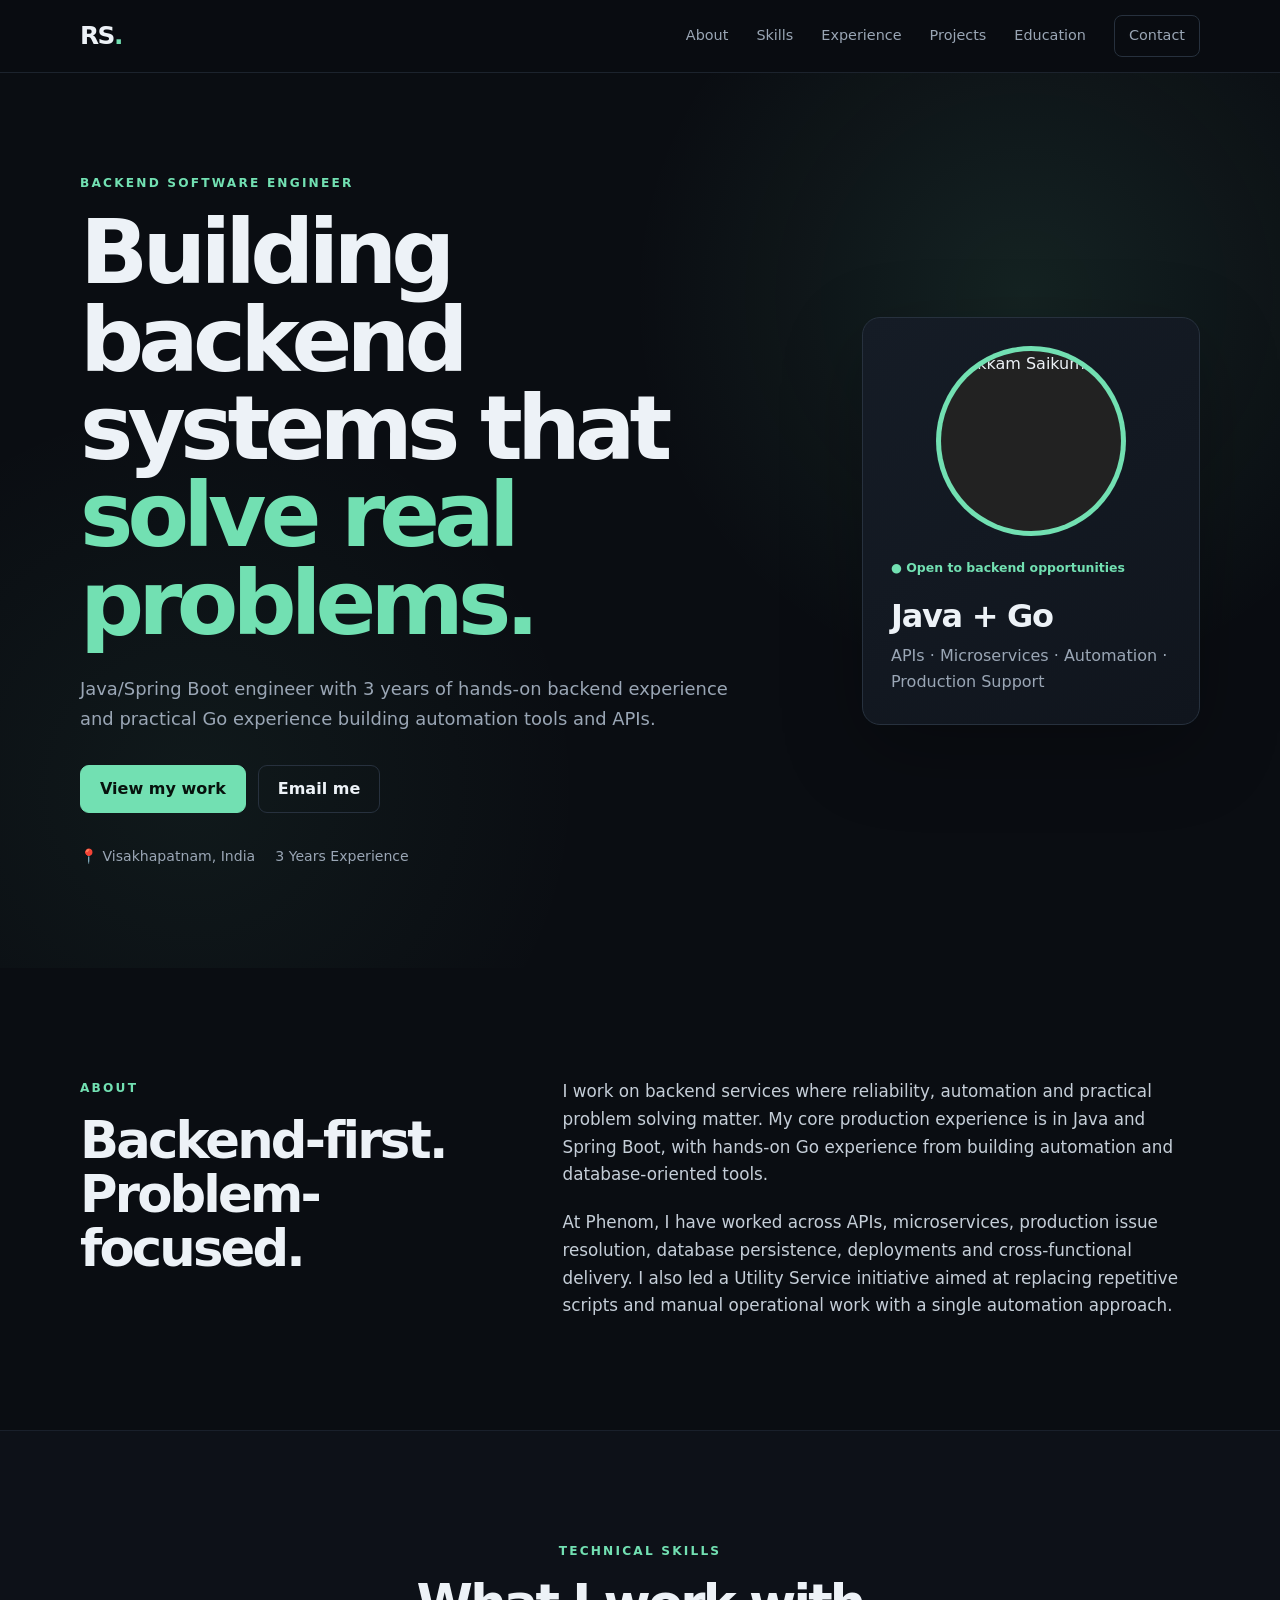
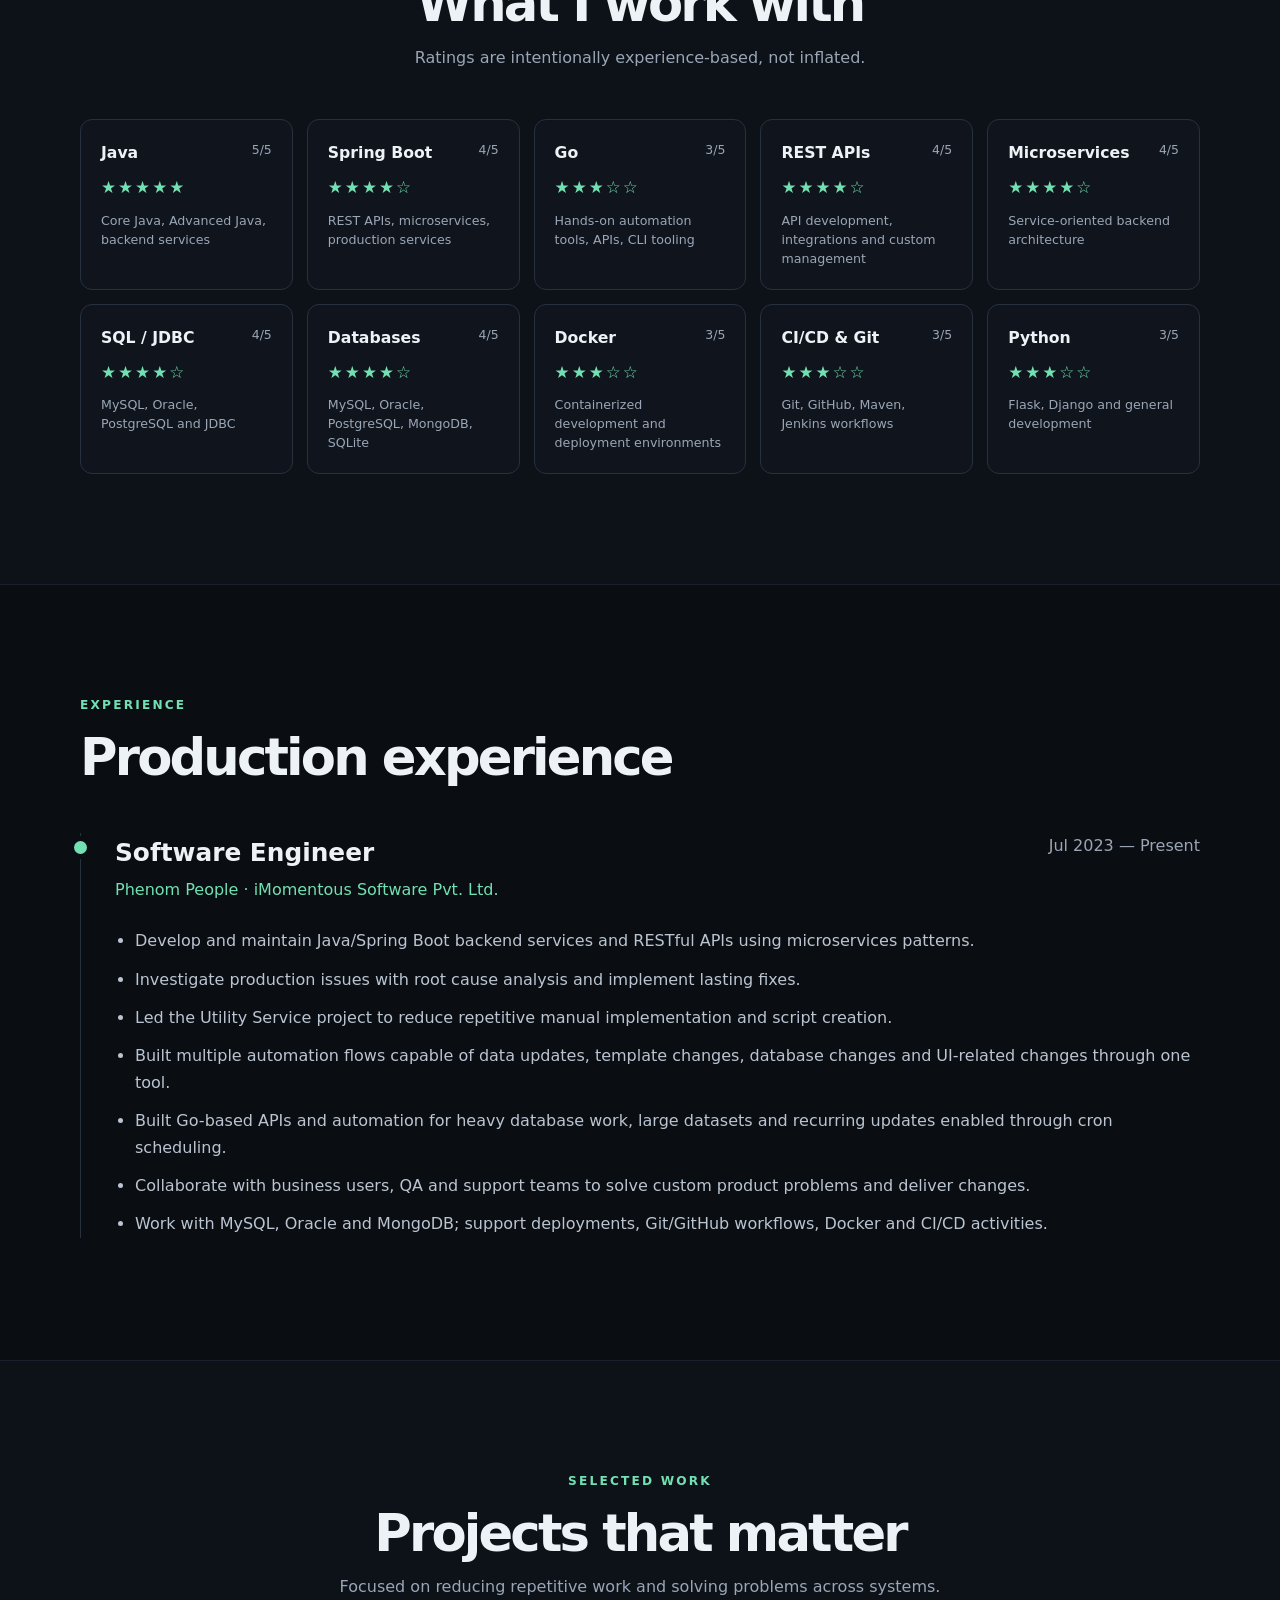
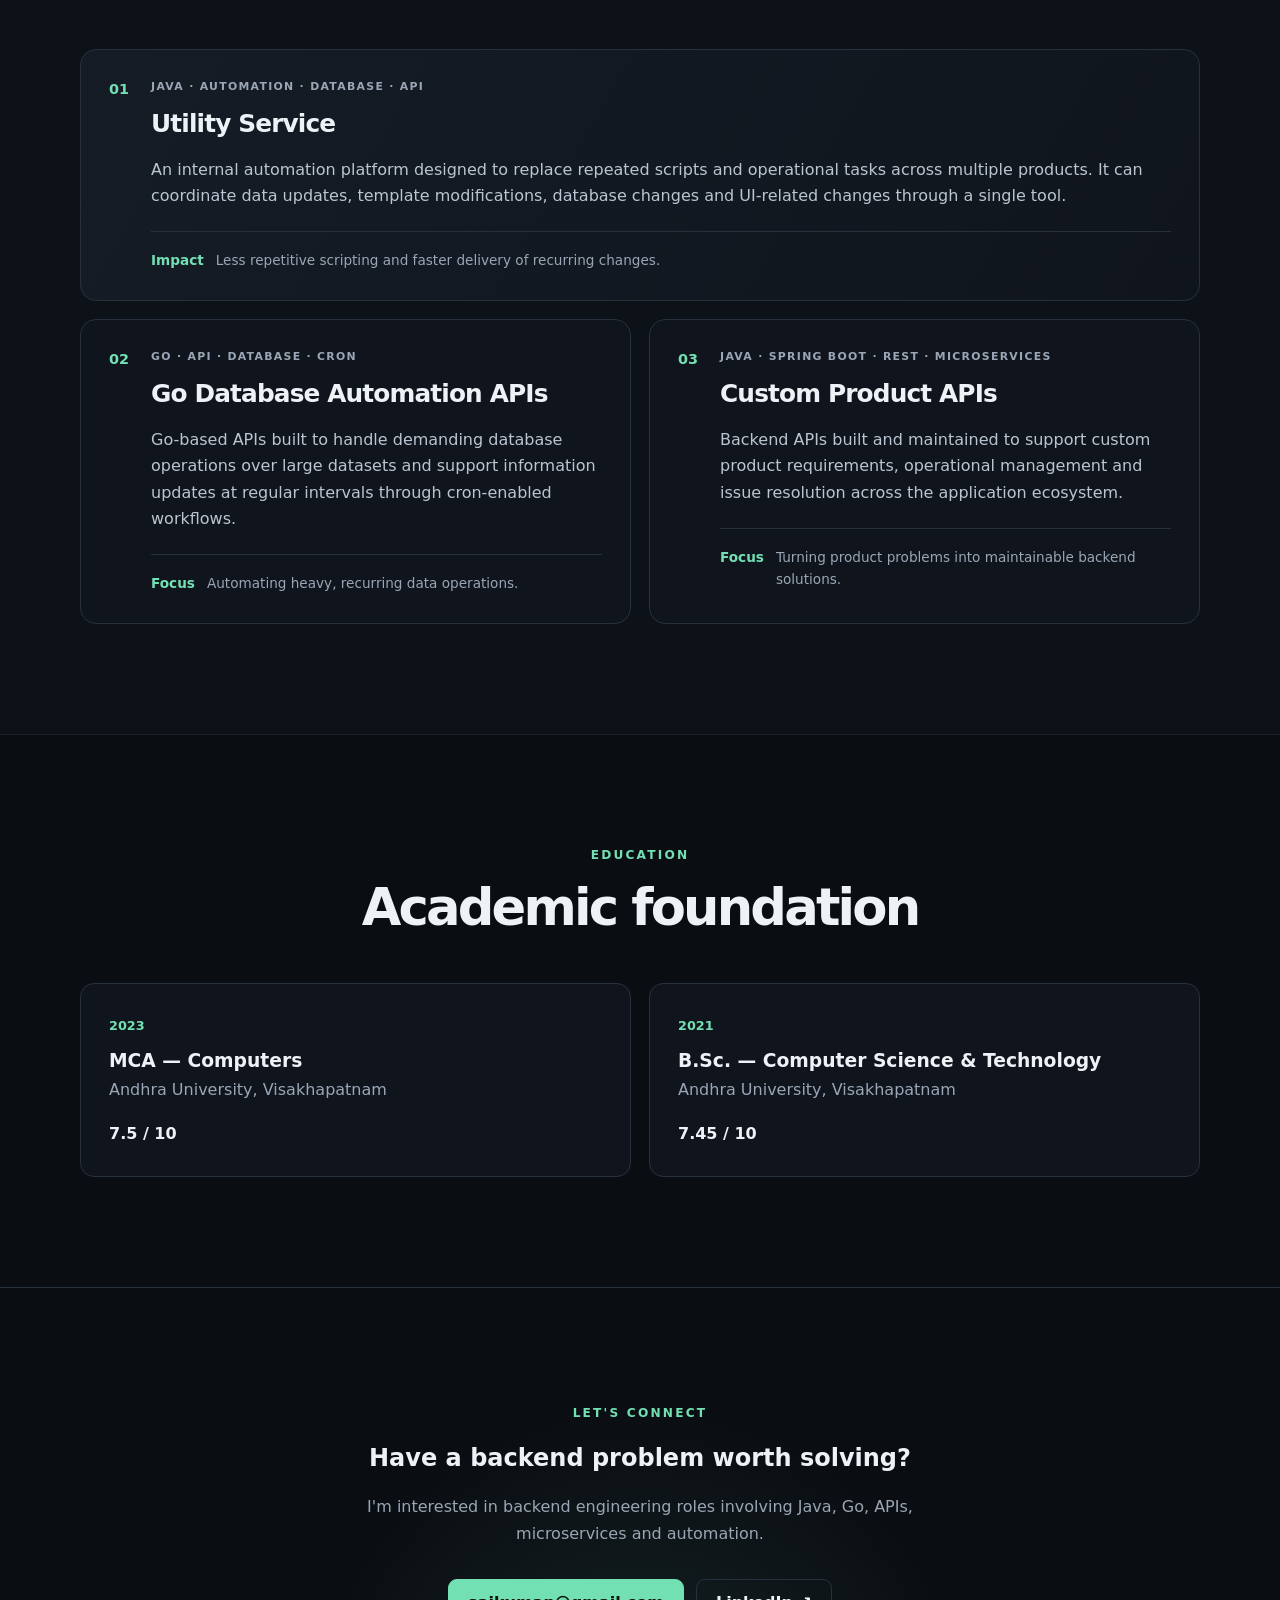
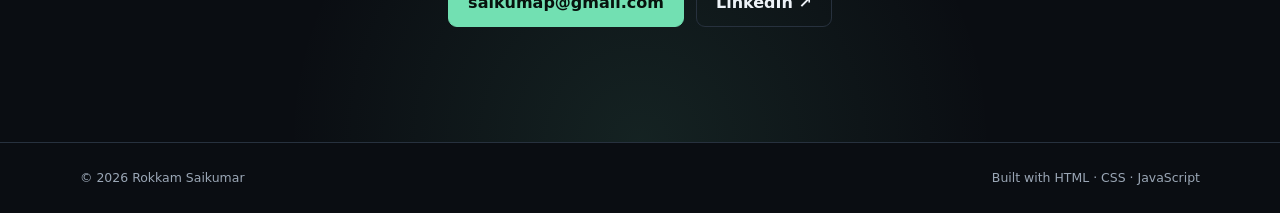
==== portfolio.html @ b2a0f41e "Update portfolio.html" ====
<!DOCTYPE html>
<html lang="en">
<head>
  <meta charset="UTF-8">
  <meta name="viewport" content="width=device-width, initial-scale=1.0">
  <meta name="description" content="Rokkam Saikumar — Backend Software Engineer specializing in Java, Spring Boot, Go, APIs, microservices and automation.">
  <title>Rokkam Saikumar | Backend Software Engineer</title>
  <link rel="stylesheet" href="style.css">
</head>
<body>
  <header class="site-header">
    <nav class="nav container">
      <a class="brand" href="#home">RS<span>.</span></a>
      <button class="menu-toggle" aria-label="Toggle navigation">☰</button>
      <div class="nav-links">
        <a href="#about">About</a>
        <a href="#skills">Skills</a>
        <a href="#experience">Experience</a>
        <a href="#projects">Projects</a>
        <a href="#education">Education</a>
        <a class="nav-cta" href="#contact">Contact</a>
      </div>
    </nav>
  </header>

  <main>
    <section id="home" class="hero">
      <div class="container hero-grid">
        <div class="hero-copy reveal">
          <p class="eyebrow">BACKEND SOFTWARE ENGINEER</p>
          <h1>Building backend systems that <span>solve real problems.</span></h1>
          <p class="hero-text">
            Java/Spring Boot engineer with 3 years of hands-on backend experience and practical Go experience
            building automation tools and APIs.
          </p>
          <div class="hero-actions">
            <a class="button primary" href="#projects">View my work</a>
            <a class="button secondary" href="mailto:saikumap@gmail.com">Email me</a>
          </div>
          <div class="hero-meta">
            <span>📍 Visakhapatnam, India</span>
            <span>3 Years Experience</span>
          </div>
        </div>
        <div class="hero-card reveal">
          <div class="photo-wrap">
            <img src="profile-photo.jpg" alt="Rokkam Saikumar">
          </div>
          <div class="availability">● Open to backend opportunities</div>
          <h2>Java + Go</h2>
          <p>APIs · Microservices · Automation · Production Support</p>
        </div>
      </div>
    </section>

    <section id="about" class="section">
      <div class="container two-col">
        <div class="section-heading reveal">
          <p class="eyebrow">ABOUT</p>
          <h2>Backend-first. Problem-focused.</h2>
        </div>
        <div class="about-copy reveal">
          <p>
            I work on backend services where reliability, automation and practical problem solving matter.
            My core production experience is in Java and Spring Boot, with hands-on Go experience from building
            automation and database-oriented tools.
          </p>
          <p>
            At Phenom, I have worked across APIs, microservices, production issue resolution, database persistence,
            deployments and cross-functional delivery. I also led a Utility Service initiative aimed at replacing
            repetitive scripts and manual operational work with a single automation approach.
          </p>
        </div>
      </div>
    </section>

    <section id="skills" class="section section-alt">
      <div class="container">
        <div class="section-heading center reveal">
          <p class="eyebrow">TECHNICAL SKILLS</p>
          <h2>What I work with</h2>
          <p>Ratings are intentionally experience-based, not inflated.</p>
        </div>
        <div class="skills-grid">
          <article class="skill-card reveal">
            <div class="skill-top"><h3>Java</h3><span>5/5</span></div>
            <div class="stars" data-rating="5" aria-label="5 out of 5 stars">★★★★★</div>
            <p>Core Java, Advanced Java, backend services</p>
          </article>
          <article class="skill-card reveal">
            <div class="skill-top"><h3>Spring Boot</h3><span>4/5</span></div>
            <div class="stars" data-rating="4" aria-label="4 out of 5 stars">★★★★☆</div>
            <p>REST APIs, microservices, production services</p>
          </article>
          <article class="skill-card reveal">
            <div class="skill-top"><h3>Go</h3><span>3/5</span></div>
            <div class="stars" data-rating="3" aria-label="3 out of 5 stars">★★★☆☆</div>
            <p>Hands-on automation tools, APIs, CLI tooling</p>
          </article>
          <article class="skill-card reveal">
            <div class="skill-top"><h3>REST APIs</h3><span>4/5</span></div>
            <div class="stars" data-rating="4" aria-label="4 out of 5 stars">★★★★☆</div>
            <p>API development, integrations and custom management</p>
          </article>
          <article class="skill-card reveal">
            <div class="skill-top"><h3>Microservices</h3><span>4/5</span></div>
            <div class="stars" data-rating="4" aria-label="4 out of 5 stars">★★★★☆</div>
            <p>Service-oriented backend architecture</p>
          </article>
          <article class="skill-card reveal">
            <div class="skill-top"><h3>SQL / JDBC</h3><span>4/5</span></div>
            <div class="stars" data-rating="4" aria-label="4 out of 5 stars">★★★★☆</div>
            <p>MySQL, Oracle, PostgreSQL and JDBC</p>
          </article>
          <article class="skill-card reveal">
            <div class="skill-top"><h3>Databases</h3><span>4/5</span></div>
            <div class="stars" data-rating="4" aria-label="4 out of 5 stars">★★★★☆</div>
            <p>MySQL, Oracle, PostgreSQL, MongoDB, SQLite</p>
          </article>
          <article class="skill-card reveal">
            <div class="skill-top"><h3>Docker</h3><span>3/5</span></div>
            <div class="stars" data-rating="3" aria-label="3 out of 5 stars">★★★☆☆</div>
            <p>Containerized development and deployment environments</p>
          </article>
          <article class="skill-card reveal">
            <div class="skill-top"><h3>CI/CD & Git</h3><span>3/5</span></div>
            <div class="stars" data-rating="3" aria-label="3 out of 5 stars">★★★☆☆</div>
            <p>Git, GitHub, Maven, Jenkins workflows</p>
          </article>
          <article class="skill-card reveal">
            <div class="skill-top"><h3>Python</h3><span>3/5</span></div>
            <div class="stars" data-rating="3" aria-label="3 out of 5 stars">★★★☆☆</div>
            <p>Flask, Django and general development</p>
          </article>
        </div>
      </div>
    </section>

    <section id="experience" class="section">
      <div class="container">
        <div class="section-heading reveal">
          <p class="eyebrow">EXPERIENCE</p>
          <h2>Production experience</h2>
        </div>
        <div class="timeline">
          <article class="timeline-item reveal">
            <div class="timeline-marker"></div>
            <div class="timeline-content">
              <div class="role-line">
                <div>
                  <h3>Software Engineer</h3>
                  <p class="company">Phenom People · iMomentous Software Pvt. Ltd.</p>
                </div>
                <span>Jul 2023 — Present</span>
              </div>
              <ul>
                <li>Develop and maintain Java/Spring Boot backend services and RESTful APIs using microservices patterns.</li>
                <li>Investigate production issues with root cause analysis and implement lasting fixes.</li>
                <li>Led the Utility Service project to reduce repetitive manual implementation and script creation.</li>
                <li>Built multiple automation flows capable of data updates, template changes, database changes and UI-related changes through one tool.</li>
                <li>Built Go-based APIs and automation for heavy database work, large datasets and recurring updates enabled through cron scheduling.</li>
                <li>Collaborate with business users, QA and support teams to solve custom product problems and deliver changes.</li>
                <li>Work with MySQL, Oracle and MongoDB; support deployments, Git/GitHub workflows, Docker and CI/CD activities.</li>
              </ul>
            </div>
          </article>
        </div>
      </div>
    </section>

    <section id="projects" class="section section-alt">
      <div class="container">
        <div class="section-heading center reveal">
          <p class="eyebrow">SELECTED WORK</p>
          <h2>Projects that matter</h2>
          <p>Focused on reducing repetitive work and solving problems across systems.</p>
        </div>
        <div class="project-grid">
          <article class="project-card featured reveal">
            <div class="project-number">01</div>
            <div class="project-content">
              <p class="tag">JAVA · AUTOMATION · DATABASE · API</p>
              <h3>Utility Service</h3>
              <p>
                An internal automation platform designed to replace repeated scripts and operational tasks across
                multiple products. It can coordinate data updates, template modifications, database changes and
                UI-related changes through a single tool.
              </p>
              <div class="impact"><strong>Impact</strong><span>Less repetitive scripting and faster delivery of recurring changes.</span></div>
            </div>
          </article>

          <article class="project-card reveal">
            <div class="project-number">02</div>
            <div class="project-content">
              <p class="tag">GO · API · DATABASE · CRON</p>
              <h3>Go Database Automation APIs</h3>
              <p>
                Go-based APIs built to handle demanding database operations over large datasets and support
                information updates at regular intervals through cron-enabled workflows.
              </p>
              <div class="impact"><strong>Focus</strong><span>Automating heavy, recurring data operations.</span></div>
            </div>
          </article>

          <article class="project-card reveal">
            <div class="project-number">03</div>
            <div class="project-content">
              <p class="tag">JAVA · SPRING BOOT · REST · MICROSERVICES</p>
              <h3>Custom Product APIs</h3>
              <p>
                Backend APIs built and maintained to support custom product requirements, operational management
                and issue resolution across the application ecosystem.
              </p>
              <div class="impact"><strong>Focus</strong><span>Turning product problems into maintainable backend solutions.</span></div>
            </div>
          </article>
        </div>
      </div>
    </section>

    <section id="education" class="section">
      <div class="container">
        <div class="section-heading center reveal">
          <p class="eyebrow">EDUCATION</p>
          <h2>Academic foundation</h2>
        </div>
        <div class="education-grid">
          <article class="education-card reveal">
            <span>2023</span>
            <h3>MCA — Computers</h3>
            <p>Andhra University, Visakhapatnam</p>
            <strong>7.5 / 10</strong>
          </article>
          <article class="education-card reveal">
            <span>2021</span>
            <h3>B.Sc. — Computer Science & Technology</h3>
            <p>Andhra University, Visakhapatnam</p>
            <strong>7.45 / 10</strong>
          </article>
        </div>
      </div>
    </section>

    <section id="contact" class="contact-section">
      <div class="container contact-inner reveal">
        <p class="eyebrow">LET'S CONNECT</p>
        <h2>Have a backend problem worth solving?</h2>
        <p>I'm interested in backend engineering roles involving Java, Go, APIs, microservices and automation.</p>
        <div class="contact-actions">
          <a class="button primary" href="mailto:saikumap@gmail.com">saikumap@gmail.com</a>
          <a class="button secondary" href="https://www.linkedin.com/in/rokkamsaikumar" target="_blank" rel="noopener">LinkedIn ↗</a>
        </div>
      </div>
    </section>
  </main>

  <footer>
    <div class="container footer-inner">
      <span>© <span id="year"></span> Rokkam Saikumar</span>
      <span>Built with HTML · CSS · JavaScript</span>
    </div>
  </footer>

  <script src="script.js"></script>
</body>
</html>
---- style.css ----
* {
  box-sizing: border-box;
  margin: 0;
  padding: 0;
}

:root {
  --bg: #0a0d12;
  --surface: #10151d;
  --surface-2: #151c26;
  --text: #edf2f7;
  --muted: #9aa6b5;
  --line: #27313e;
  --accent: #72e0b2;
  --accent-2: #a4f1cf;
  --max: 1120px;
}

html { scroll-behavior: smooth; }

body {
  font-family: Inter, ui-sans-serif, system-ui, -apple-system, BlinkMacSystemFont, "Segoe UI", sans-serif;
  background: var(--bg);
  color: var(--text);
  line-height: 1.65;
}

a { color: inherit; text-decoration: none; }

.container {
  width: min(var(--max), calc(100% - 40px));
  margin-inline: auto;
}

.site-header {
  position: sticky;
  top: 0;
  z-index: 100;
  background: rgba(10, 13, 18, 0.86);
  backdrop-filter: blur(14px);
  border-bottom: 1px solid rgba(39, 49, 62, 0.65);
}

.nav {
  height: 72px;
  display: flex;
  align-items: center;
  justify-content: space-between;
}

.brand {
  font-size: 1.55rem;
  font-weight: 900;
  letter-spacing: -0.06em;
}

.brand span { color: var(--accent); }

.nav-links {
  display: flex;
  align-items: center;
  gap: 28px;
  font-size: 0.9rem;
  color: var(--muted);
}

.nav-links a:hover { color: var(--text); }

.nav-cta {
  border: 1px solid var(--line);
  padding: 8px 14px;
  border-radius: 8px;
}

.menu-toggle {
  display: none;
  border: 0;
  background: transparent;
  color: var(--text);
  font-size: 1.5rem;
}

.hero {
  min-height: calc(100vh - 72px);
  display: grid;
  align-items: center;
  background:
    radial-gradient(circle at 80% 25%, rgba(114, 224, 178, 0.10), transparent 32%),
    radial-gradient(circle at 15% 80%, rgba(114, 224, 178, 0.06), transparent 30%);
}

.hero-grid {
  display: grid;
  grid-template-columns: 1.35fr 0.65fr;
  gap: 80px;
  align-items: center;
  padding-block: 100px;
}

.eyebrow {
  color: var(--accent);
  font-size: 0.76rem;
  font-weight: 800;
  letter-spacing: 0.18em;
  margin-bottom: 16px;
}

.hero h1 {
  max-width: 800px;
  font-size: clamp(3rem, 7vw, 5.8rem);
  line-height: 0.98;
  letter-spacing: -0.065em;
}

.hero h1 span {
  color: var(--accent);
}

.hero-text {
  max-width: 680px;
  margin-top: 26px;
  color: var(--muted);
  font-size: 1.12rem;
}

.hero-actions, .contact-actions {
  display: flex;
  flex-wrap: wrap;
  gap: 12px;
  margin-top: 32px;
}

.button {
  display: inline-flex;
  align-items: center;
  justify-content: center;
  min-height: 48px;
  padding: 0 19px;
  border-radius: 9px;
  font-weight: 750;
  border: 1px solid var(--line);
  transition: transform .2s ease, border-color .2s ease;
}

.button:hover {
  transform: translateY(-2px);
  border-color: var(--accent);
}

.button.primary {
  background: var(--accent);
  color: #07120d;
  border-color: var(--accent);
}

.button.secondary { background: transparent; }

.hero-meta {
  display: flex;
  flex-wrap: wrap;
  gap: 20px;
  margin-top: 32px;
  color: var(--muted);
  font-size: .88rem;
}

.hero-card {
  border: 1px solid var(--line);
  background: linear-gradient(145deg, var(--surface-2), var(--surface));
  padding: 28px;
  border-radius: 18px;
  box-shadow: 0 25px 80px rgba(0,0,0,.25);
}

.photo-wrap {
  width: 190px;
  height: 190px;
  margin: 0 auto 22px;
  border-radius: 50%;
  padding: 5px;
  background: var(--accent);
}

.photo-wrap img {
  width: 100%;
  height: 100%;
  object-fit: cover;
  border-radius: 50%;
  display: block;
  background: #222;
}

.availability {
  color: var(--accent);
  font-size: .78rem;
  font-weight: 700;
  margin-bottom: 12px;
}

.hero-card h2 {
  font-size: 2rem;
  letter-spacing: -.04em;
}

.hero-card p { color: var(--muted); }

.section { padding: 110px 0; }

.section-alt {
  background: #0d1118;
  border-block: 1px solid rgba(39,49,62,.5);
}

.two-col {
  display: grid;
  grid-template-columns: .75fr 1.25fr;
  gap: 100px;
}

.section-heading h2 {
  font-size: clamp(2rem, 4vw, 3.5rem);
  line-height: 1.05;
  letter-spacing: -.055em;
}

.section-heading p:not(.eyebrow) {
  color: var(--muted);
  margin-top: 14px;
}

.center { text-align: center; }
.center > p:not(.eyebrow) { margin-inline: auto; }

.about-copy {
  color: #c5ced8;
  font-size: 1.05rem;
}

.about-copy p + p { margin-top: 20px; }

.skills-grid {
  display: grid;
  grid-template-columns: repeat(5, 1fr);
  gap: 14px;
  margin-top: 48px;
}

.skill-card {
  padding: 20px;
  border: 1px solid var(--line);
  border-radius: 12px;
  background: var(--surface);
}

.skill-top {
  display: flex;
  justify-content: space-between;
  gap: 10px;
}

.skill-top h3 { font-size: .98rem; }
.skill-top span { color: var(--muted); font-size: .78rem; }

.stars {
  margin-top: 8px;
  color: var(--accent);
  letter-spacing: 2px;
  font-size: 1.05rem;
}

.skill-card p {
  margin-top: 10px;
  color: var(--muted);
  font-size: .79rem;
  line-height: 1.5;
}

.timeline {
  margin-top: 48px;
  border-left: 1px solid var(--line);
  padding-left: 34px;
}

.timeline-item { position: relative; }

.timeline-marker {
  position: absolute;
  left: -41px;
  top: 8px;
  width: 13px;
  height: 13px;
  border-radius: 50%;
  background: var(--accent);
  box-shadow: 0 0 0 5px var(--bg);
}

.role-line {
  display: flex;
  justify-content: space-between;
  gap: 30px;
  margin-bottom: 25px;
}

.role-line h3 { font-size: 1.55rem; }
.company { color: var(--accent); margin-top: 3px; }
.role-line > span { color: var(--muted); white-space: nowrap; }

.timeline-content ul {
  padding-left: 20px;
  color: #bac5d1;
}

.timeline-content li { margin-bottom: 12px; }

.project-grid {
  display: grid;
  grid-template-columns: repeat(2, 1fr);
  gap: 18px;
  margin-top: 48px;
}

.project-card {
  border: 1px solid var(--line);
  background: var(--surface);
  border-radius: 16px;
  padding: 28px;
  display: flex;
  gap: 22px;
}

.project-card.featured {
  grid-column: 1 / -1;
  background: linear-gradient(120deg, var(--surface-2), var(--surface));
}

.project-number {
  color: var(--accent);
  font-weight: 900;
  font-size: .9rem;
}

.project-content { flex: 1; }

.tag {
  color: var(--muted);
  font-size: .68rem;
  letter-spacing: .12em;
  font-weight: 800;
}

.project-content h3 {
  margin-top: 8px;
  font-size: 1.55rem;
  letter-spacing: -.035em;
}

.project-content > p:not(.tag) {
  color: #bac5d1;
  margin-top: 12px;
}

.impact {
  display: flex;
  gap: 12px;
  margin-top: 22px;
  padding-top: 17px;
  border-top: 1px solid var(--line);
  font-size: .85rem;
}

.impact strong { color: var(--accent); }
.impact span { color: var(--muted); }

.education-grid {
  display: grid;
  grid-template-columns: repeat(2, 1fr);
  gap: 18px;
  margin-top: 48px;
}

.education-card {
  border: 1px solid var(--line);
  background: var(--surface);
  border-radius: 14px;
  padding: 28px;
}

.education-card span {
  color: var(--accent);
  font-weight: 800;
  font-size: .8rem;
}

.education-card h3 { margin-top: 8px; }
.education-card p { color: var(--muted); }
.education-card strong { display: block; margin-top: 18px; }

.contact-section {
  padding: 115px 0;
  text-align: center;
  border-top: 1px solid var(--line);
  background: radial-gradient(circle at 50% 100%, rgba(114,224,178,.10), transparent 45%);
}

.contact-inner > p:not(.eyebrow) {
  max-width: 650px;
  margin: 16px auto 0;
  color: var(--muted);
}

.contact-actions { justify-content: center; }

footer {
  border-top: 1px solid var(--line);
  color: var(--muted);
  font-size: .78rem;
}

.footer-inner {
  min-height: 70px;
  display: flex;
  justify-content: space-between;
  align-items: center;
  gap: 20px;
}

.reveal {
  opacity: 0;
  transform: translateY(18px);
  transition: opacity .7s ease, transform .7s ease;
}

.reveal.visible {
  opacity: 1;
  transform: translateY(0);
}

@media (max-width: 950px) {
  .hero-grid, .two-col { grid-template-columns: 1fr; gap: 50px; }
  .skills-grid { grid-template-columns: repeat(3, 1fr); }
  .hero-card { max-width: 420px; }
}

@media (max-width: 700px) {
  .container { width: min(var(--max), calc(100% - 28px)); }
  .menu-toggle { display: block; }
  .nav-links {
    display: none;
    position: absolute;
    top: 72px;
    left: 0;
    right: 0;
    padding: 18px;
    flex-direction: column;
    align-items: stretch;
    background: var(--surface);
    border-bottom: 1px solid var(--line);
  }
  .nav-links.open { display: flex; }
  .nav-links a { padding: 8px; }
  .hero-grid { padding-block: 75px; }
  .hero h1 { font-size: clamp(2.8rem, 15vw, 4.2rem); }
  .section { padding: 80px 0; }
  .skills-grid, .project-grid, .education-grid { grid-template-columns: 1fr; }
  .project-card.featured { grid-column: auto; }
  .role-line { flex-direction: column; gap: 5px; }
  .footer-inner { flex-direction: column; justify-content: center; padding: 20px 0; }
}
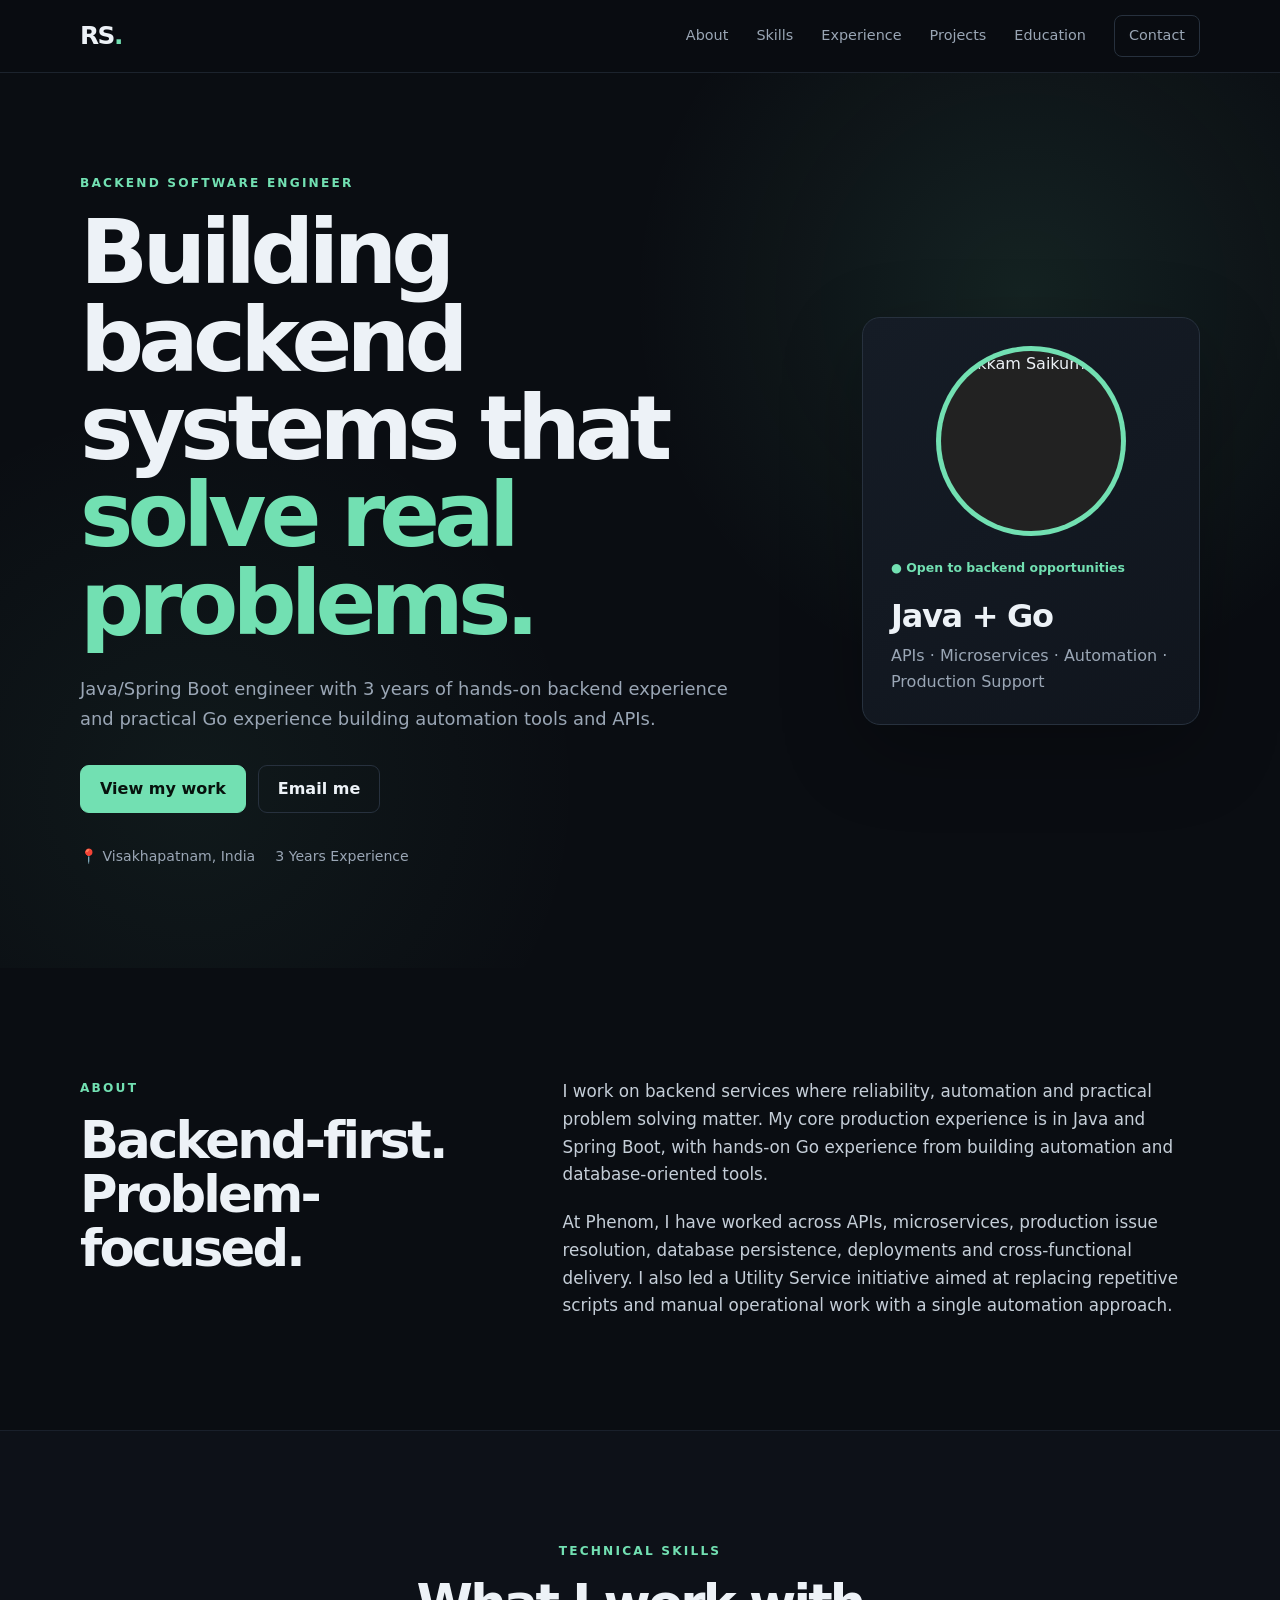
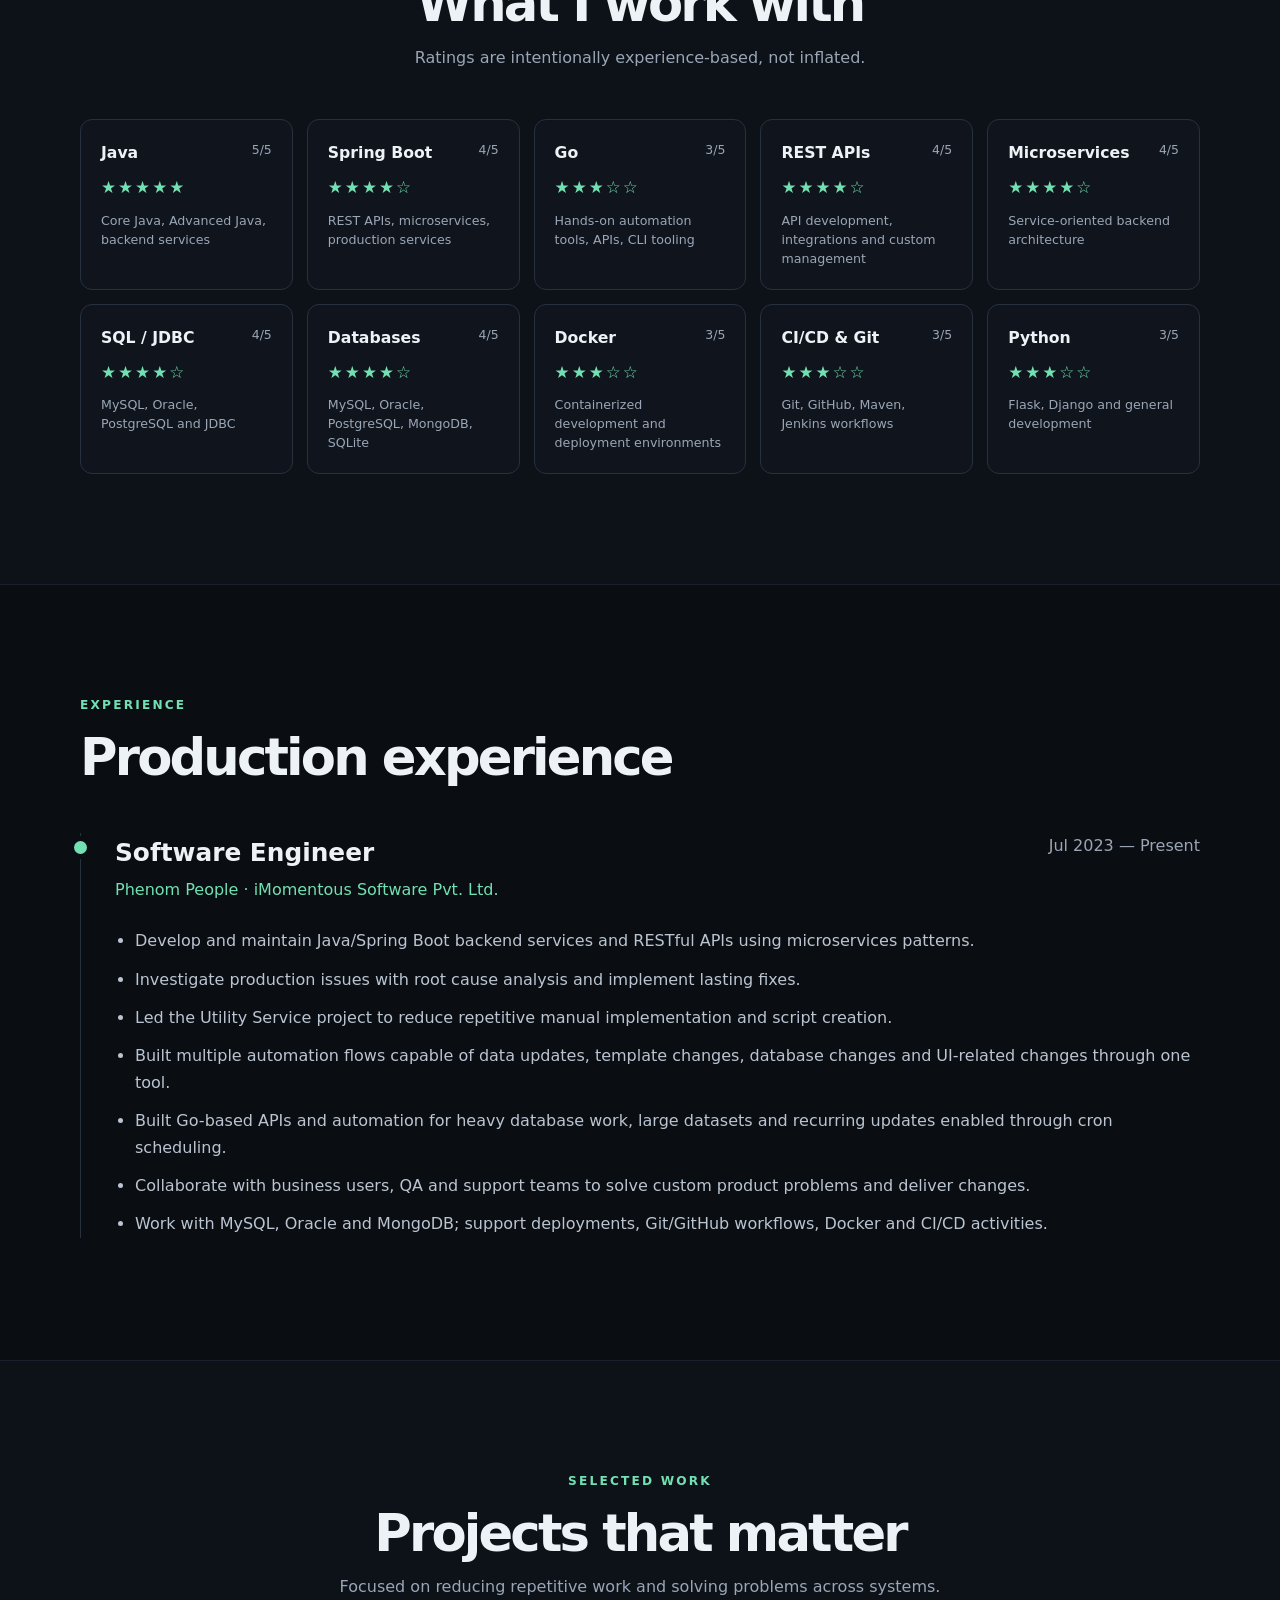
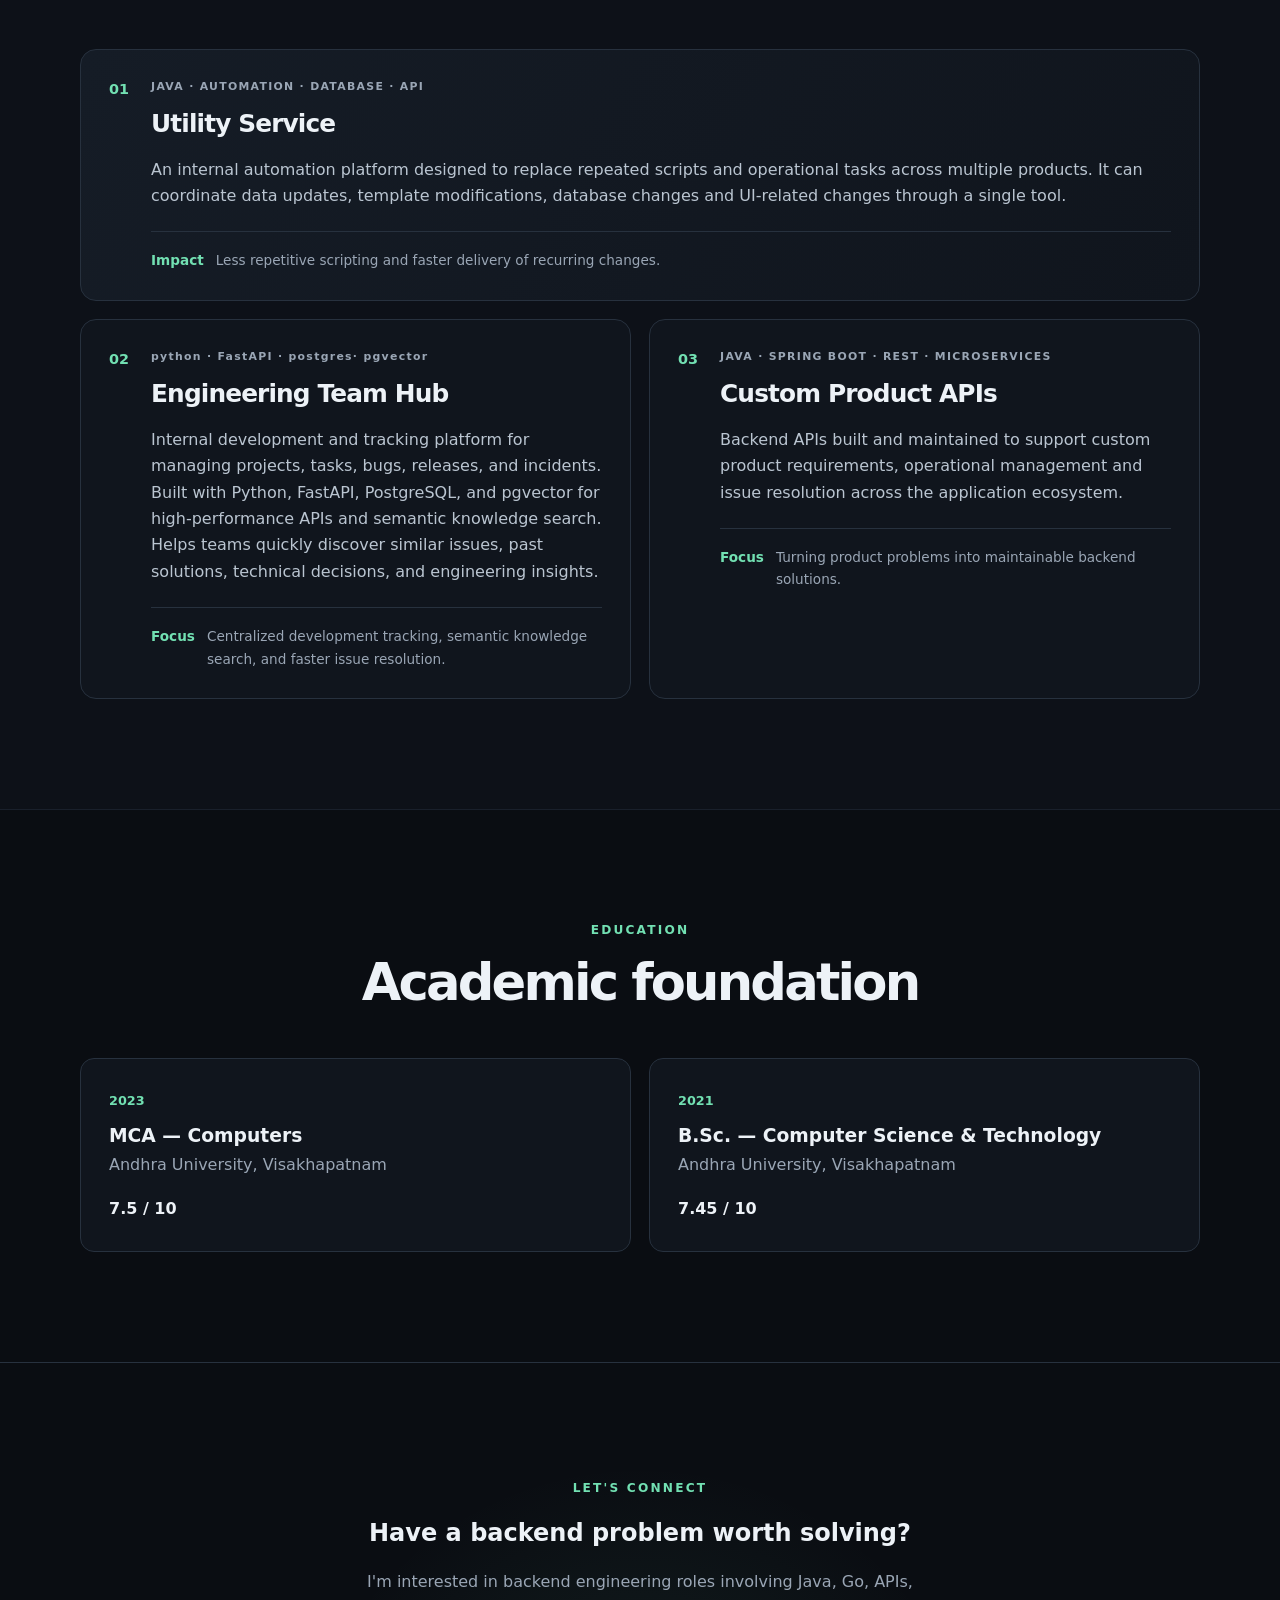
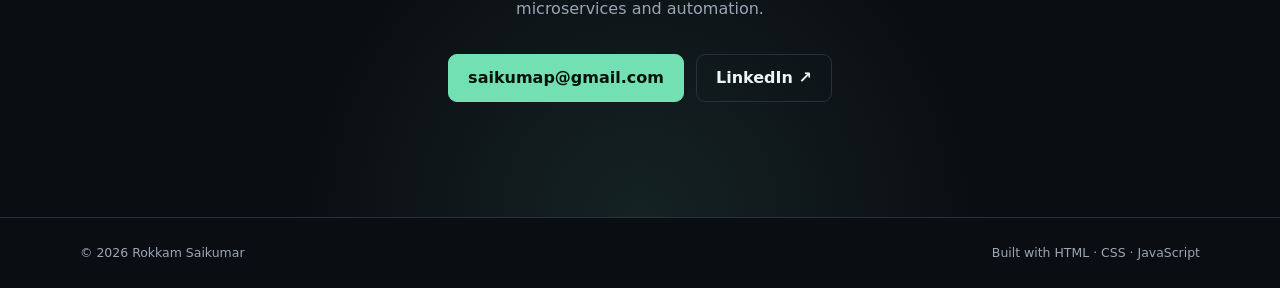
==== commit 14158251: "Update portfolio.html" ====
--- a/portfolio.html
+++ b/portfolio.html
@@ -190,16 +190,22 @@
             </div>
           </article>
 
+          
+          
           <article class="project-card reveal">
             <div class="project-number">02</div>
             <div class="project-content">
-              <p class="tag">GO · API · DATABASE · CRON</p>
-              <h3>Go Database Automation APIs</h3>
+              <p class="tag">python · FastAPI · postgres· pgvector </p>
+              <h3> Engineering Team Hub</h3></h3>
               <p>
-                Go-based APIs built to handle demanding database operations over large datasets and support
-                information updates at regular intervals through cron-enabled workflows.
+                
+Internal development and tracking platform for managing projects, tasks, bugs, releases, and incidents.
+Built with Python, FastAPI, PostgreSQL, and pgvector for high-performance APIs and semantic knowledge search.
+Helps teams quickly discover similar issues, past solutions, technical decisions, and engineering insights.
               </p>
-              <div class="impact"><strong>Focus</strong><span>Automating heavy, recurring data operations.</span></div>
+              <div class="impact"><strong>Focus</strong><span>
+
+Centralized development tracking, semantic knowledge search, and faster issue resolution.</span></div>
             </div>
           </article>
 
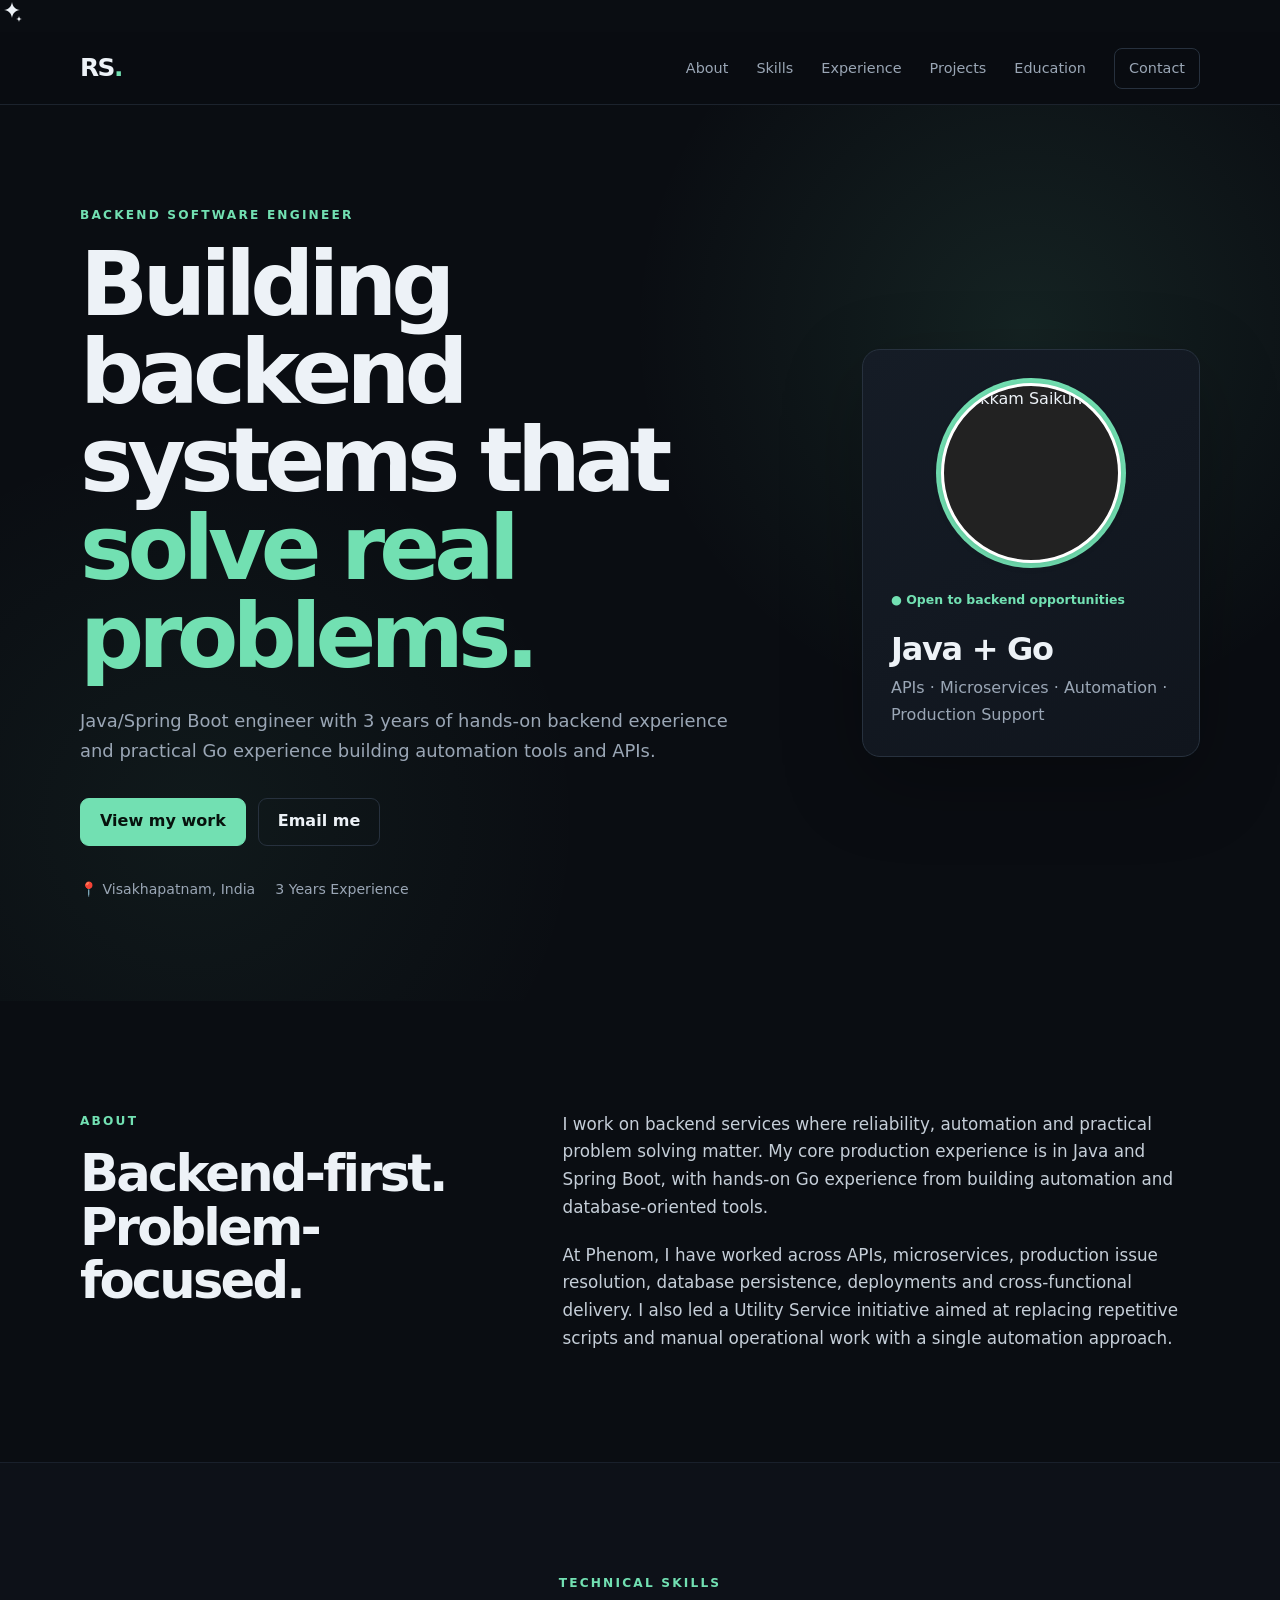
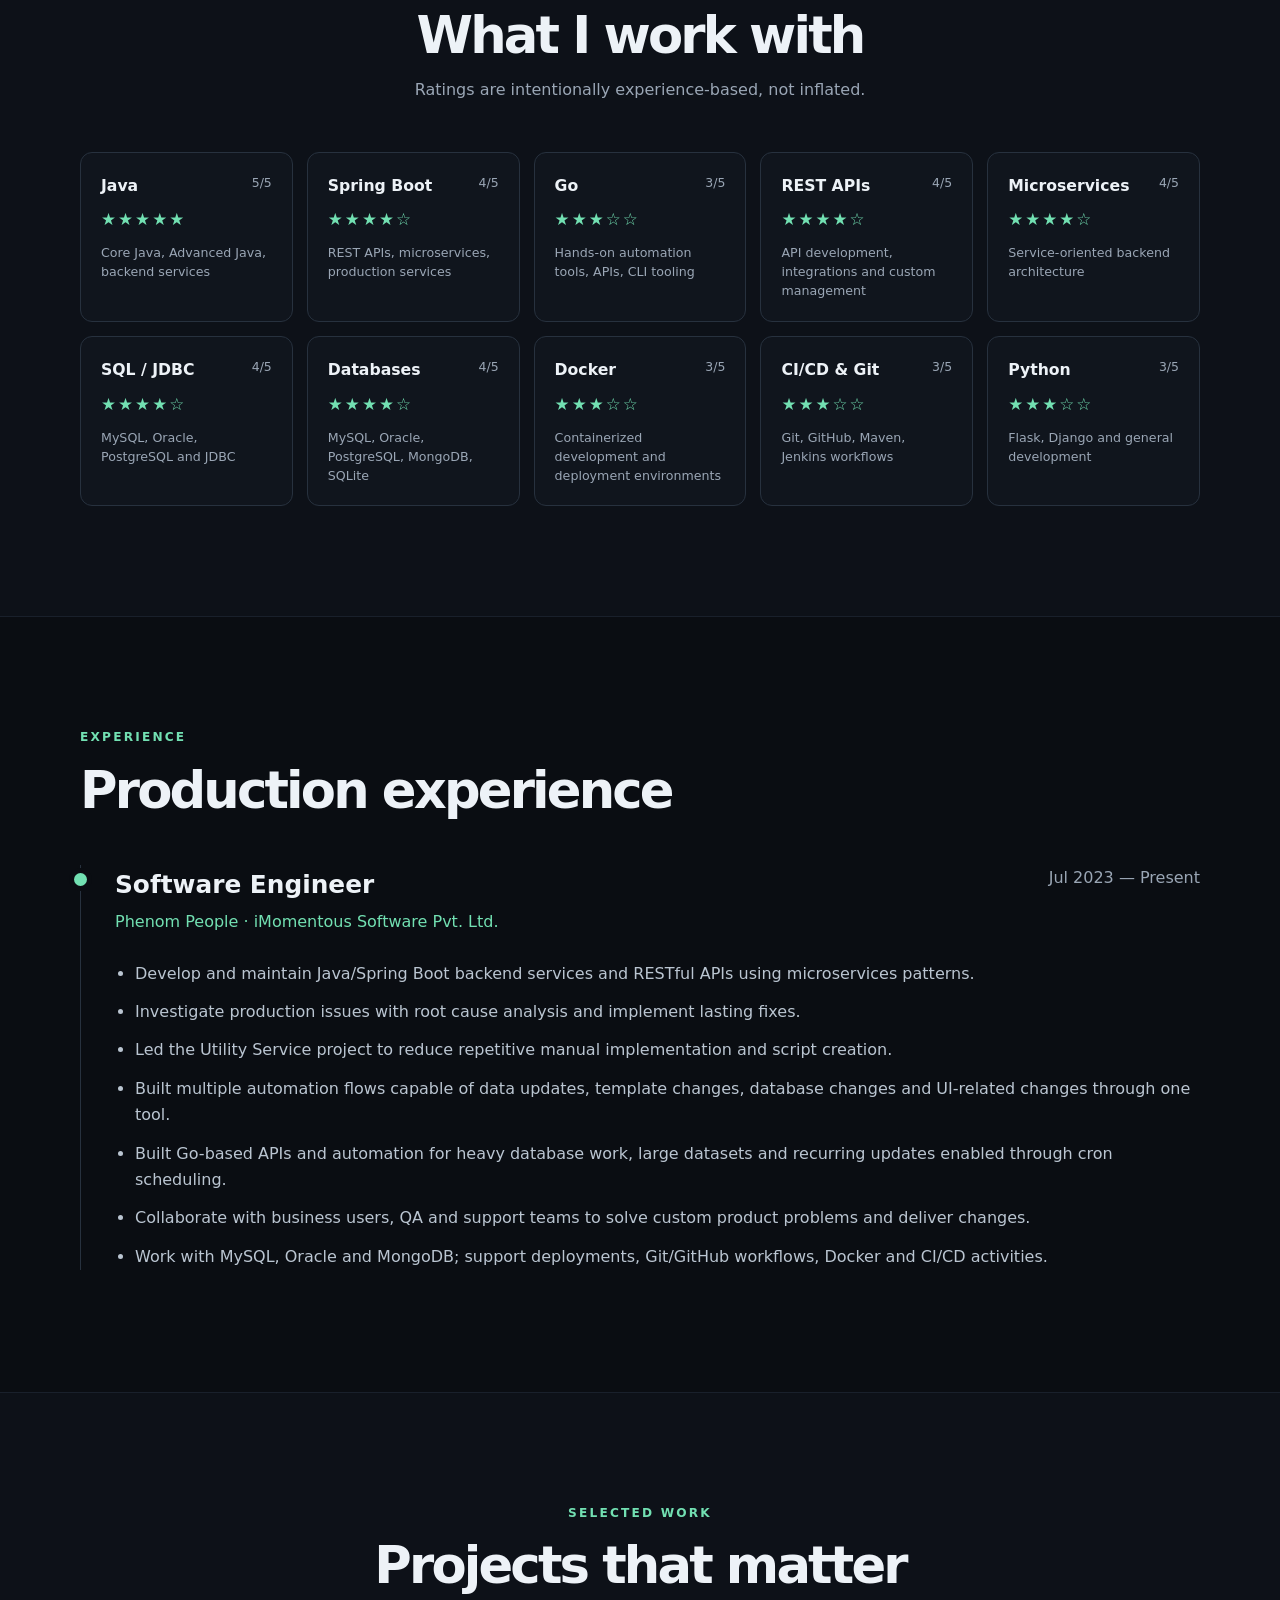
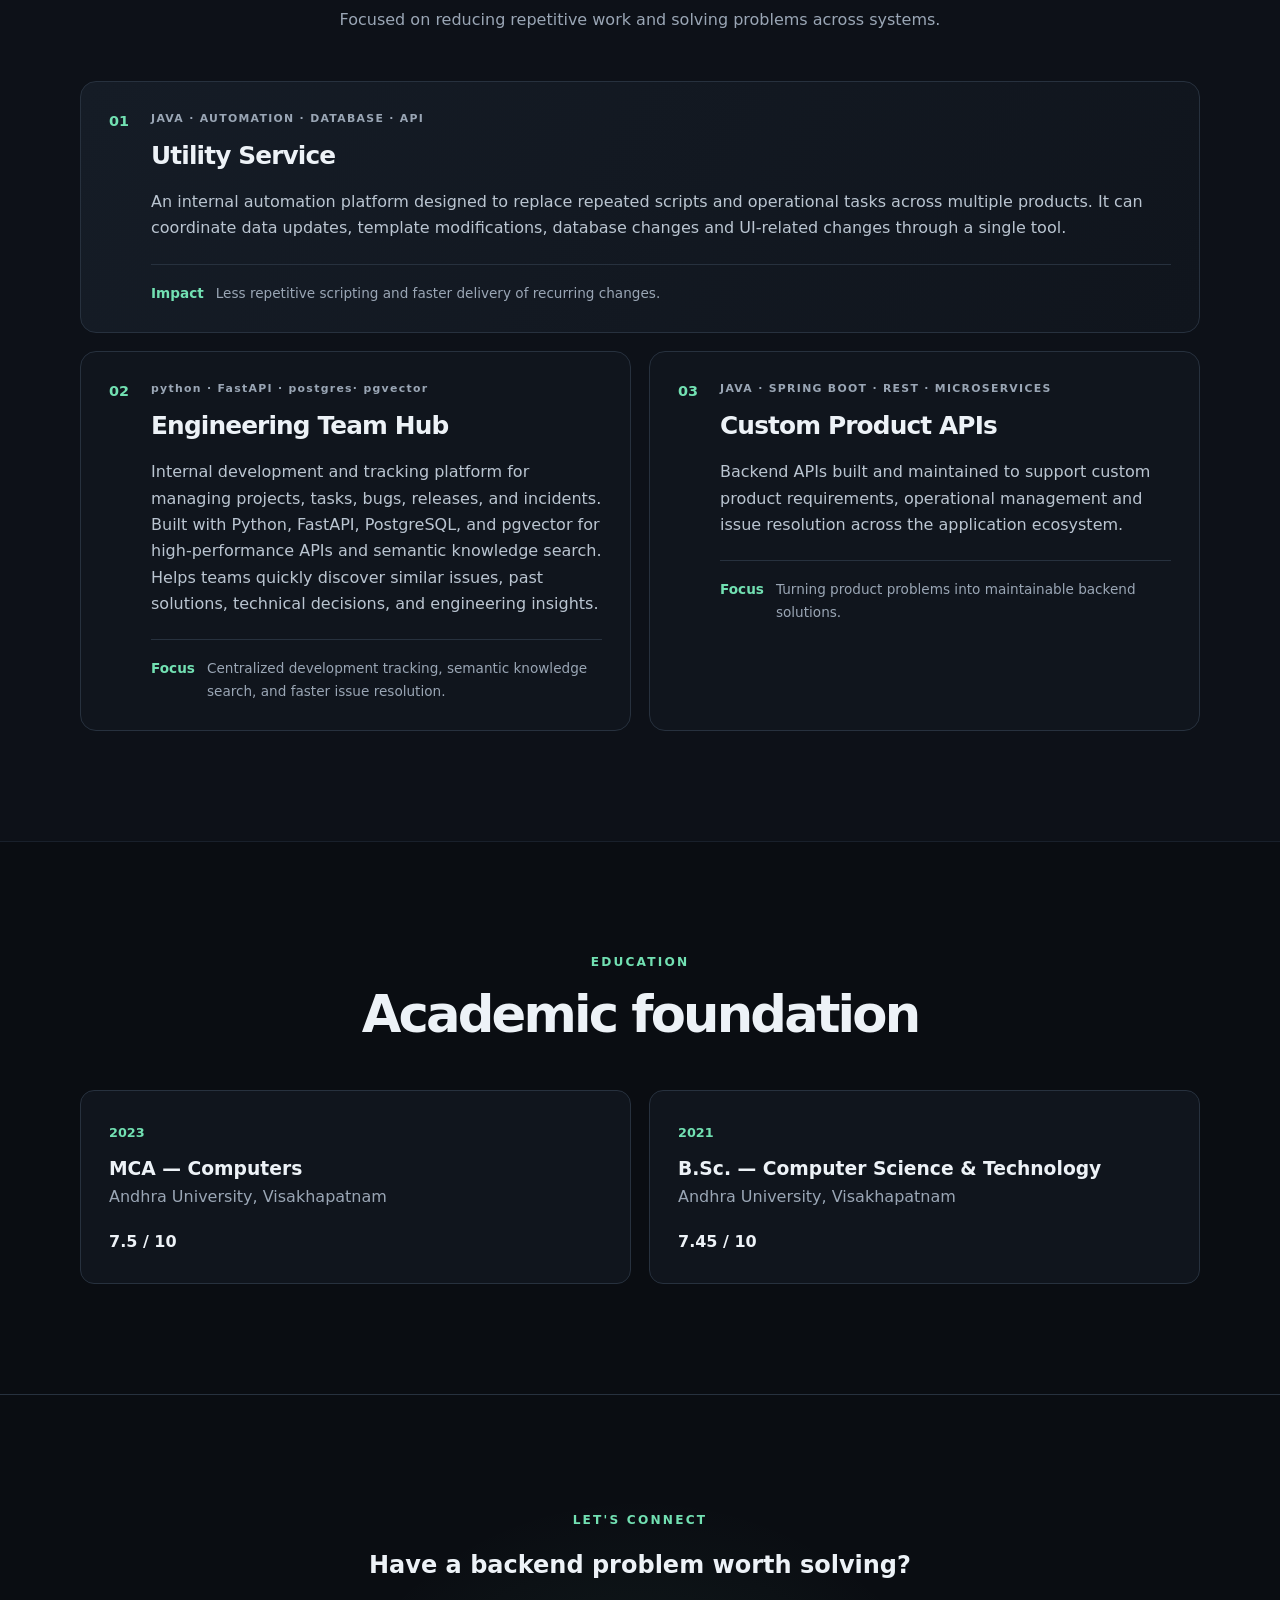
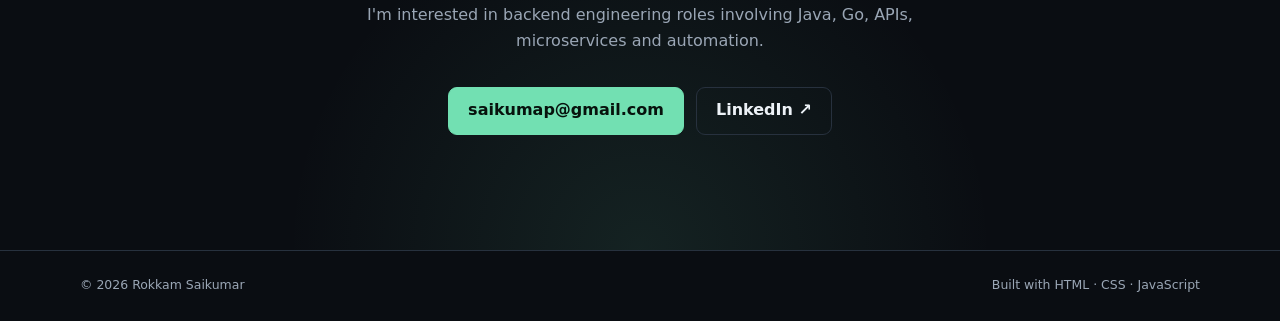
==== commit 4bd274ab: "Update portfolio.html" ====
--- a/portfolio.html
+++ b/portfolio.html
@@ -2,6 +2,18 @@
 <html lang="en">
 <head>
   <meta charset="UTF-8">
+  <svg 
+  xmlns="http://www.w3.org/2000/svg" 
+  viewBox="0 0 24 24" 
+  fill="currentColor" 
+  width="24" 
+  height="24"
+  aria-hidden="true">
+  <!-- Primary Sparkle -->
+  <path d="M12 2C12.5 6.5 15.5 9.5 20 10C15.5 10.5 12.5 13.5 12 18C11.5 13.5 8.5 10.5 4 10C8.5 9.5 11.5 6.5 12 2Z" />
+  <!-- Accent Small Sparkle -->
+  <path d="M19 16C19.3 18 20 18.7 22 19C20 19.3 19.3 20 19 22C18.7 20 18 19.3 16 19C18 18.7 18.7 18 19 16Z" />
+</svg>
   <meta name="viewport" content="width=device-width, initial-scale=1.0">
   <meta name="description" content="Rokkam Saikumar — Backend Software Engineer specializing in Java, Spring Boot, Go, APIs, microservices and automation.">
   <title>Rokkam Saikumar | Backend Software Engineer</title>
@@ -44,7 +56,9 @@
         </div>
         <div class="hero-card reveal">
           <div class="photo-wrap">
-            <img src="profile-photo.jpg" alt="Rokkam Saikumar">
+          <img src="https://media.licdn.com/dms/image/v2/D5603AQFcepo9CxMiMA/profile-displayphoto-shrink_800_800/profile-displayphoto-shrink_800_800/0/1694174781089?e=1790812800&v=beta&t=ZLJ8yDHDYXRU5Zvr1wMoJynrdBC3Pv614ukUfd49c1Q" 
+     alt="Rokkam Saikumar" 
+     class="profile-photo" />
           </div>
           <div class="availability">● Open to backend opportunities</div>
           <h2>Java + Go</h2>
--- a/style.css
+++ b/style.css
@@ -2,6 +2,14 @@
   box-sizing: border-box;
   margin: 0;
   padding: 0;
+}
+.profile-photo {
+  width: 160px;
+  height: 160px;
+  border-radius: 50%;
+  object-fit: cover;
+  border: 3px solid #fff;
+  box-shadow: 0 2px 10px rgba(0,0,0,0.15);
 }
 
 :root {
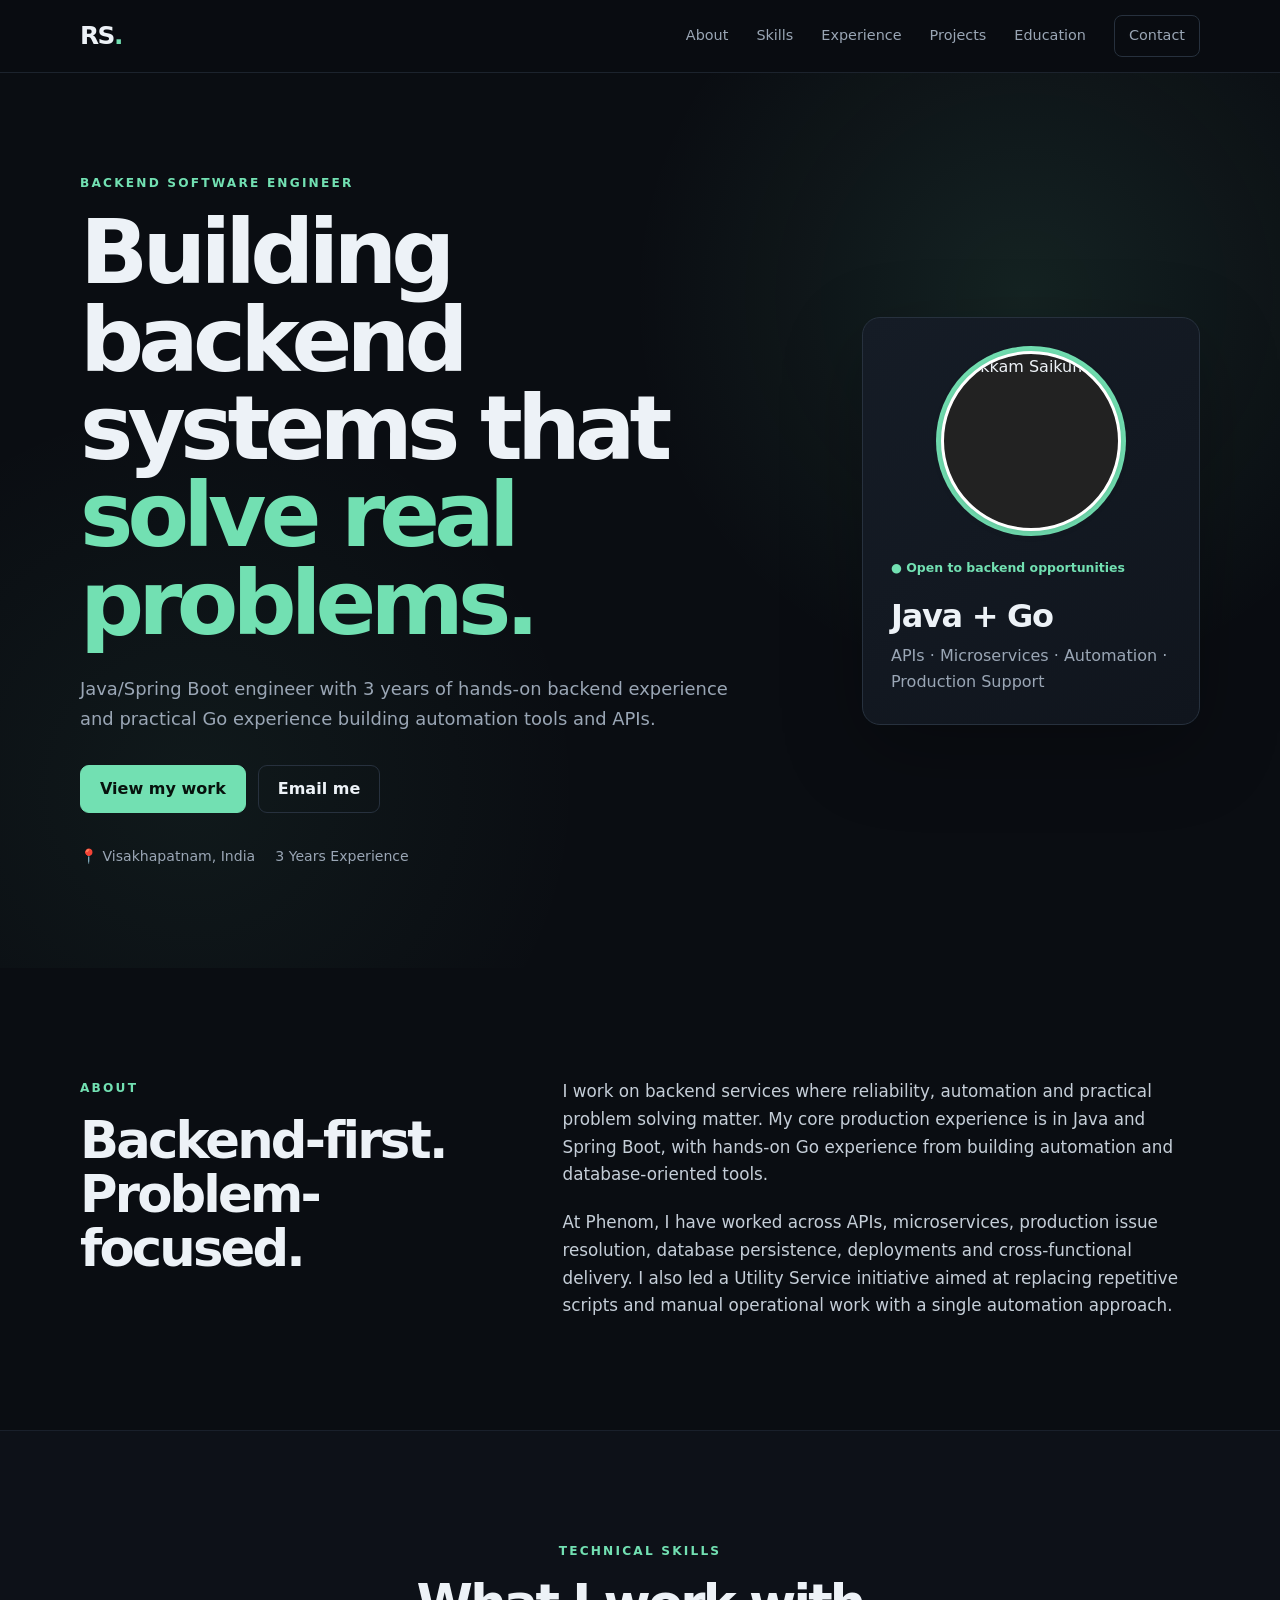
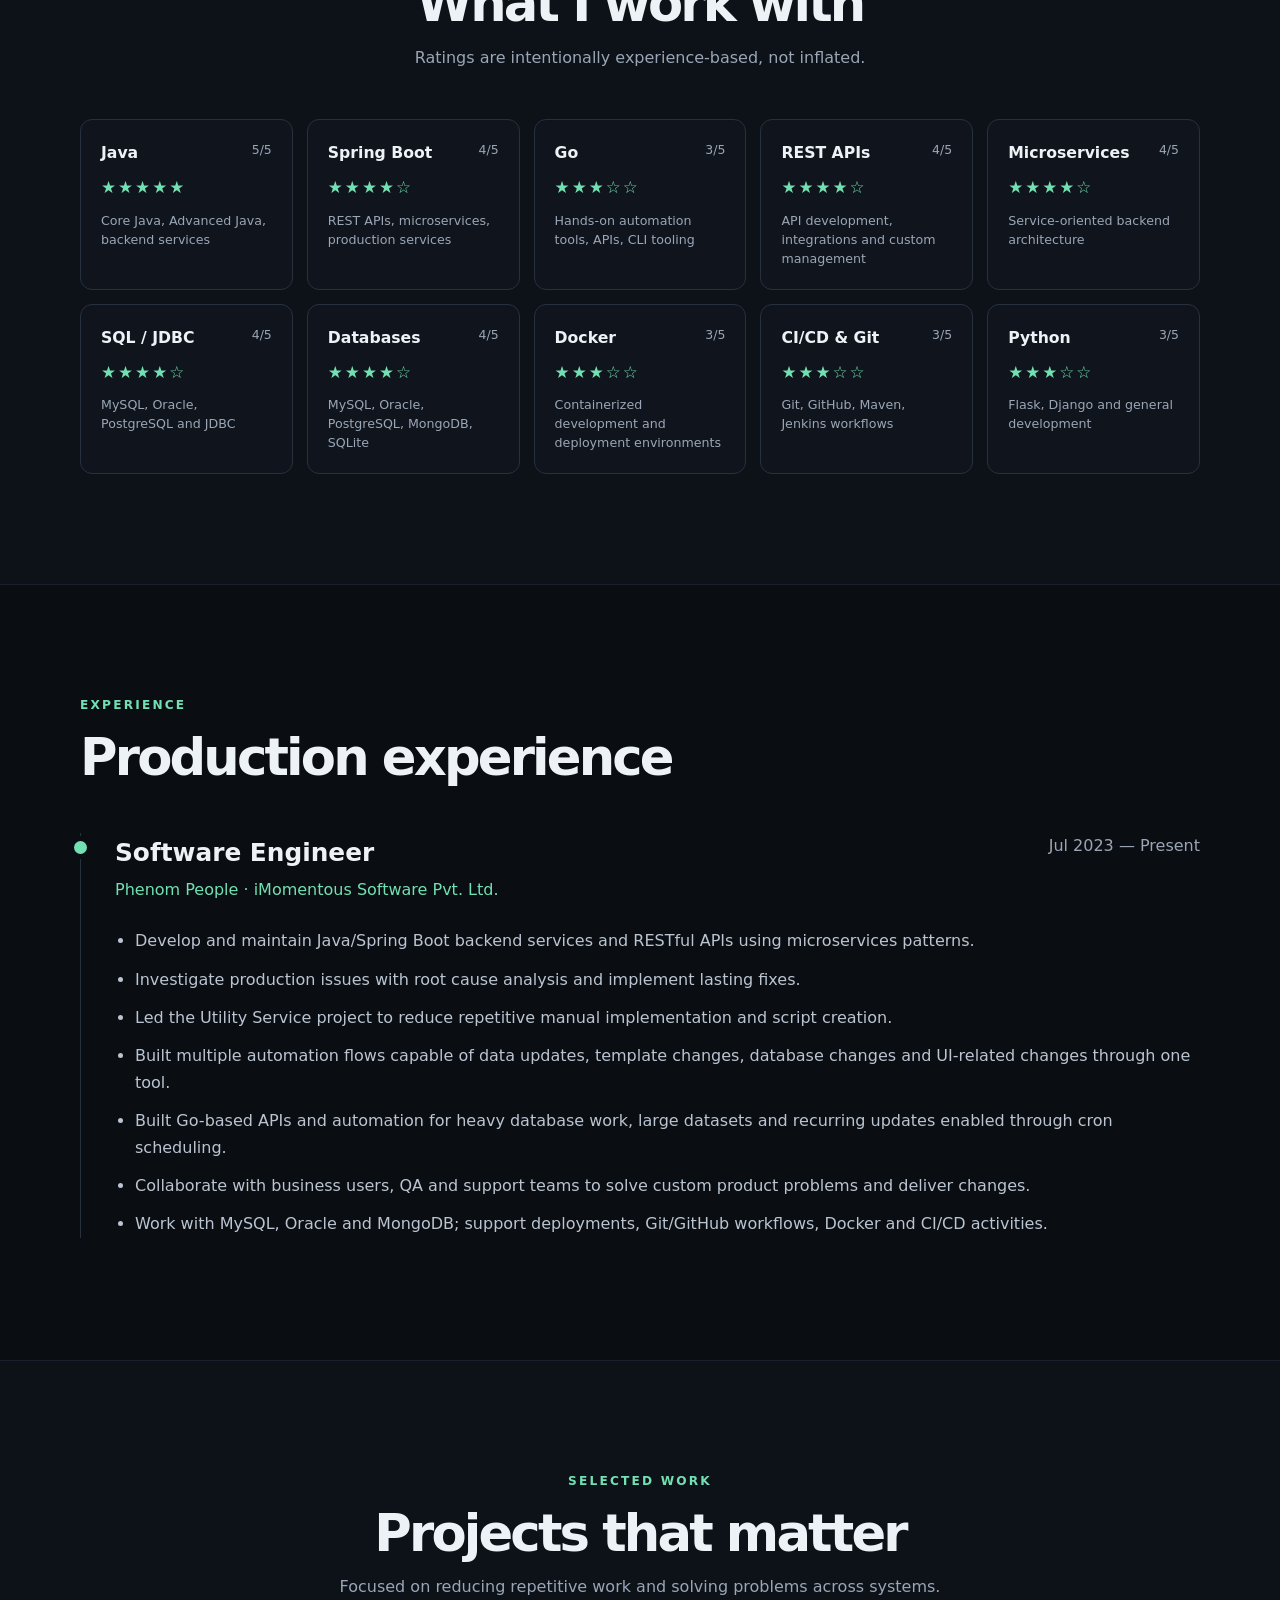
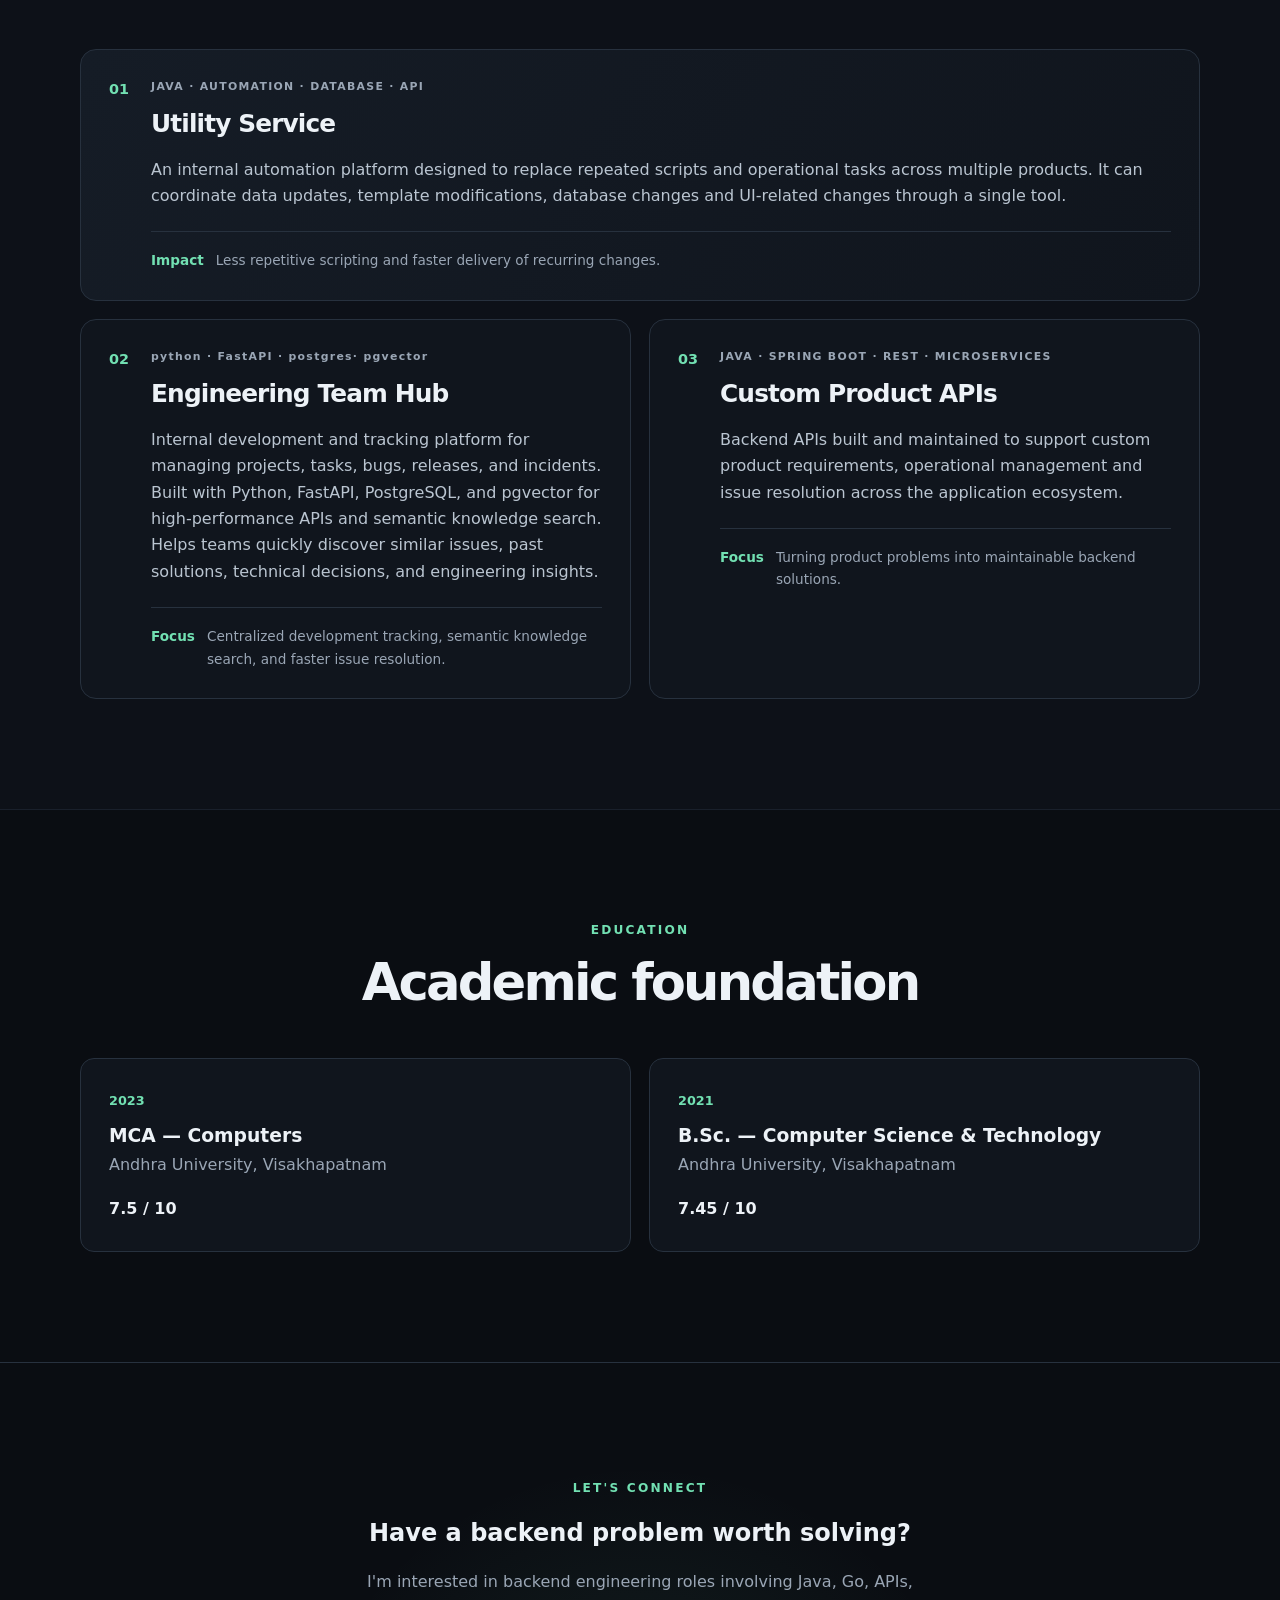
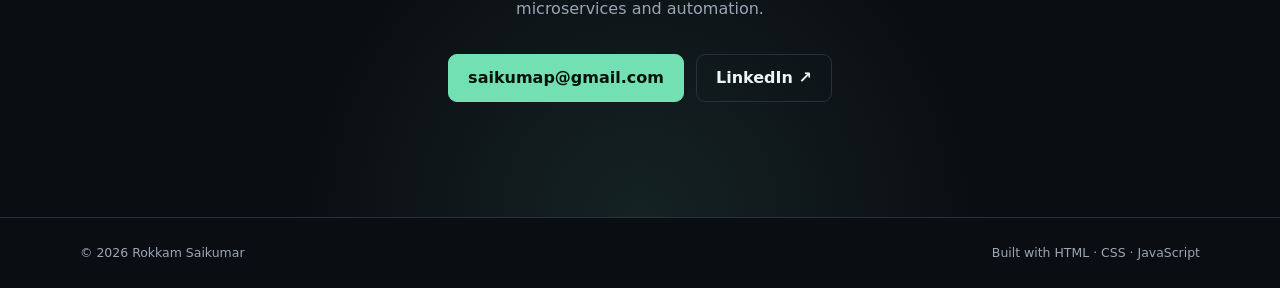
==== commit a664680e: "Update portfolio.html" ====
--- a/portfolio.html
+++ b/portfolio.html
@@ -2,18 +2,7 @@
 <html lang="en">
 <head>
   <meta charset="UTF-8">
-  <svg 
-  xmlns="http://www.w3.org/2000/svg" 
-  viewBox="0 0 24 24" 
-  fill="currentColor" 
-  width="24" 
-  height="24"
-  aria-hidden="true">
-  <!-- Primary Sparkle -->
-  <path d="M12 2C12.5 6.5 15.5 9.5 20 10C15.5 10.5 12.5 13.5 12 18C11.5 13.5 8.5 10.5 4 10C8.5 9.5 11.5 6.5 12 2Z" />
-  <!-- Accent Small Sparkle -->
-  <path d="M19 16C19.3 18 20 18.7 22 19C20 19.3 19.3 20 19 22C18.7 20 18 19.3 16 19C18 18.7 18.7 18 19 16Z" />
-</svg>
+<link rel="icon" type="image/svg+xml" href="[data-uri]">
   <meta name="viewport" content="width=device-width, initial-scale=1.0">
   <meta name="description" content="Rokkam Saikumar — Backend Software Engineer specializing in Java, Spring Boot, Go, APIs, microservices and automation.">
   <title>Rokkam Saikumar | Backend Software Engineer</title>
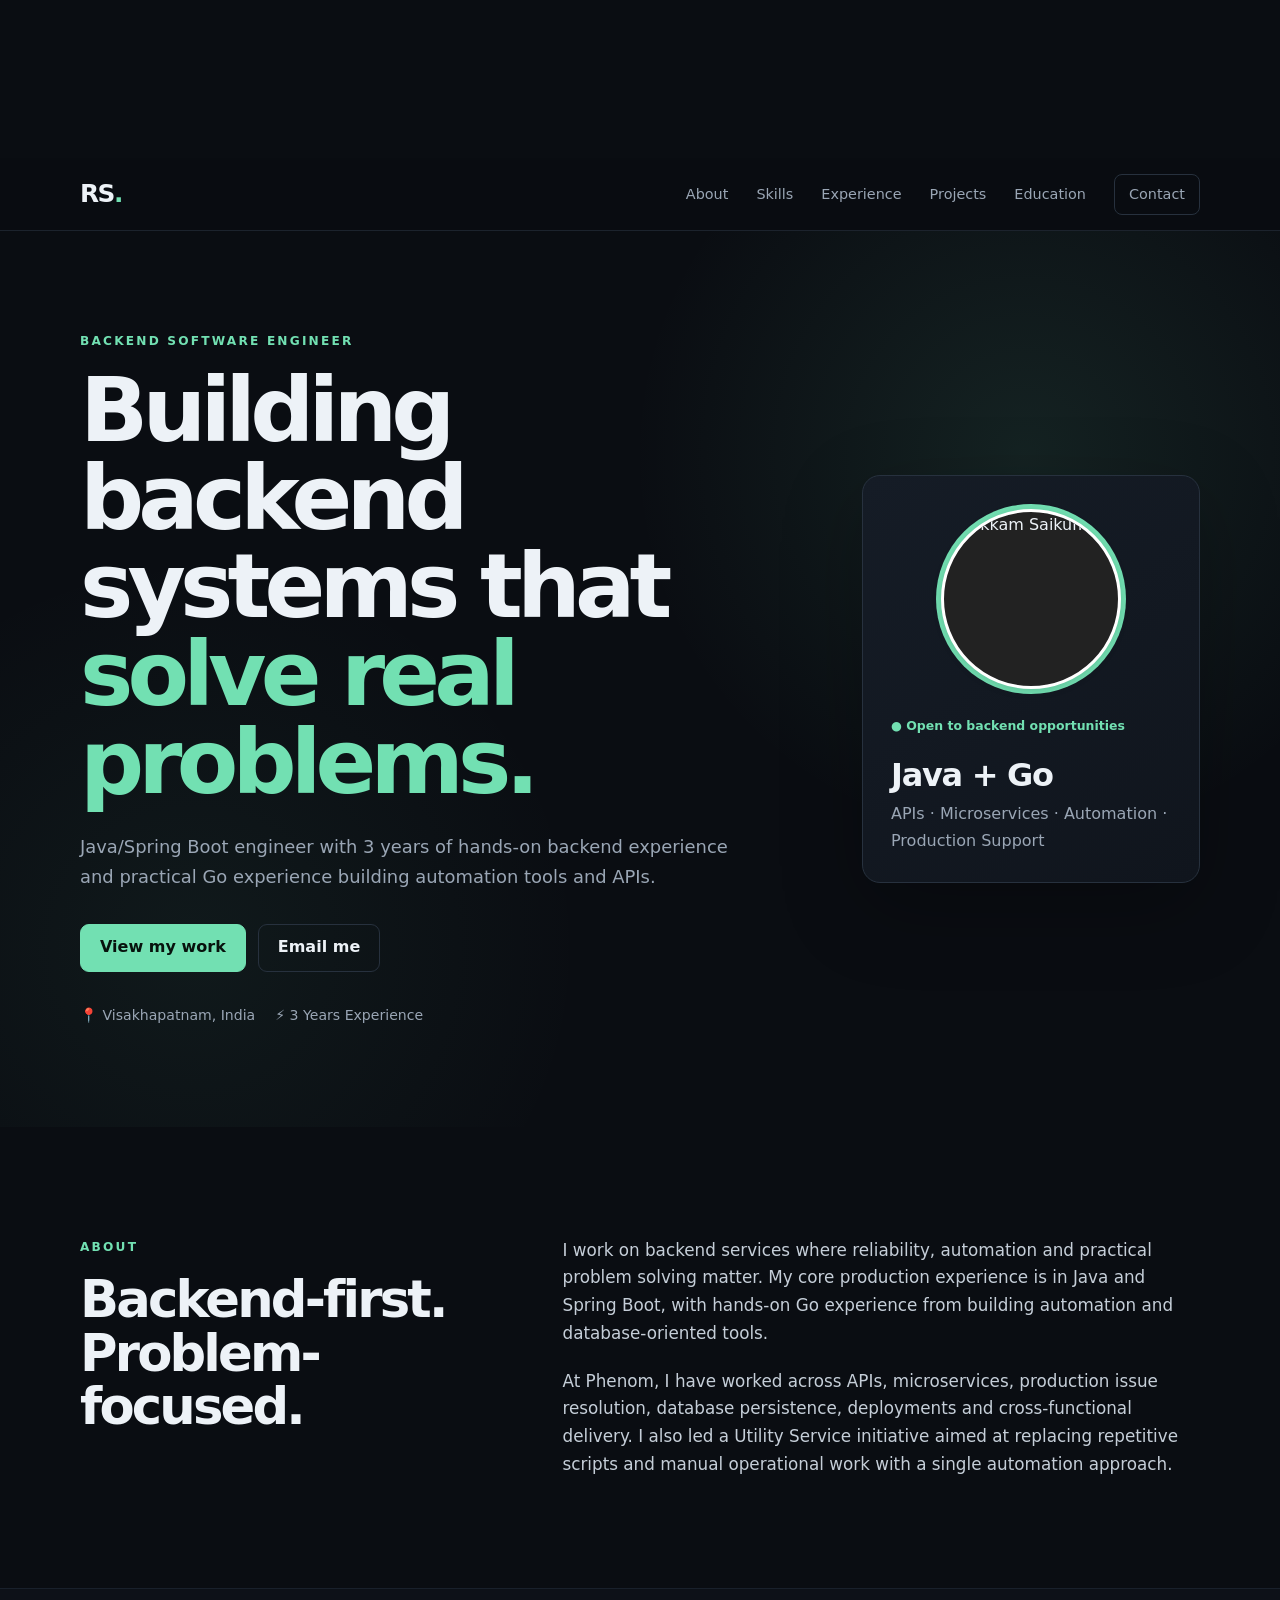
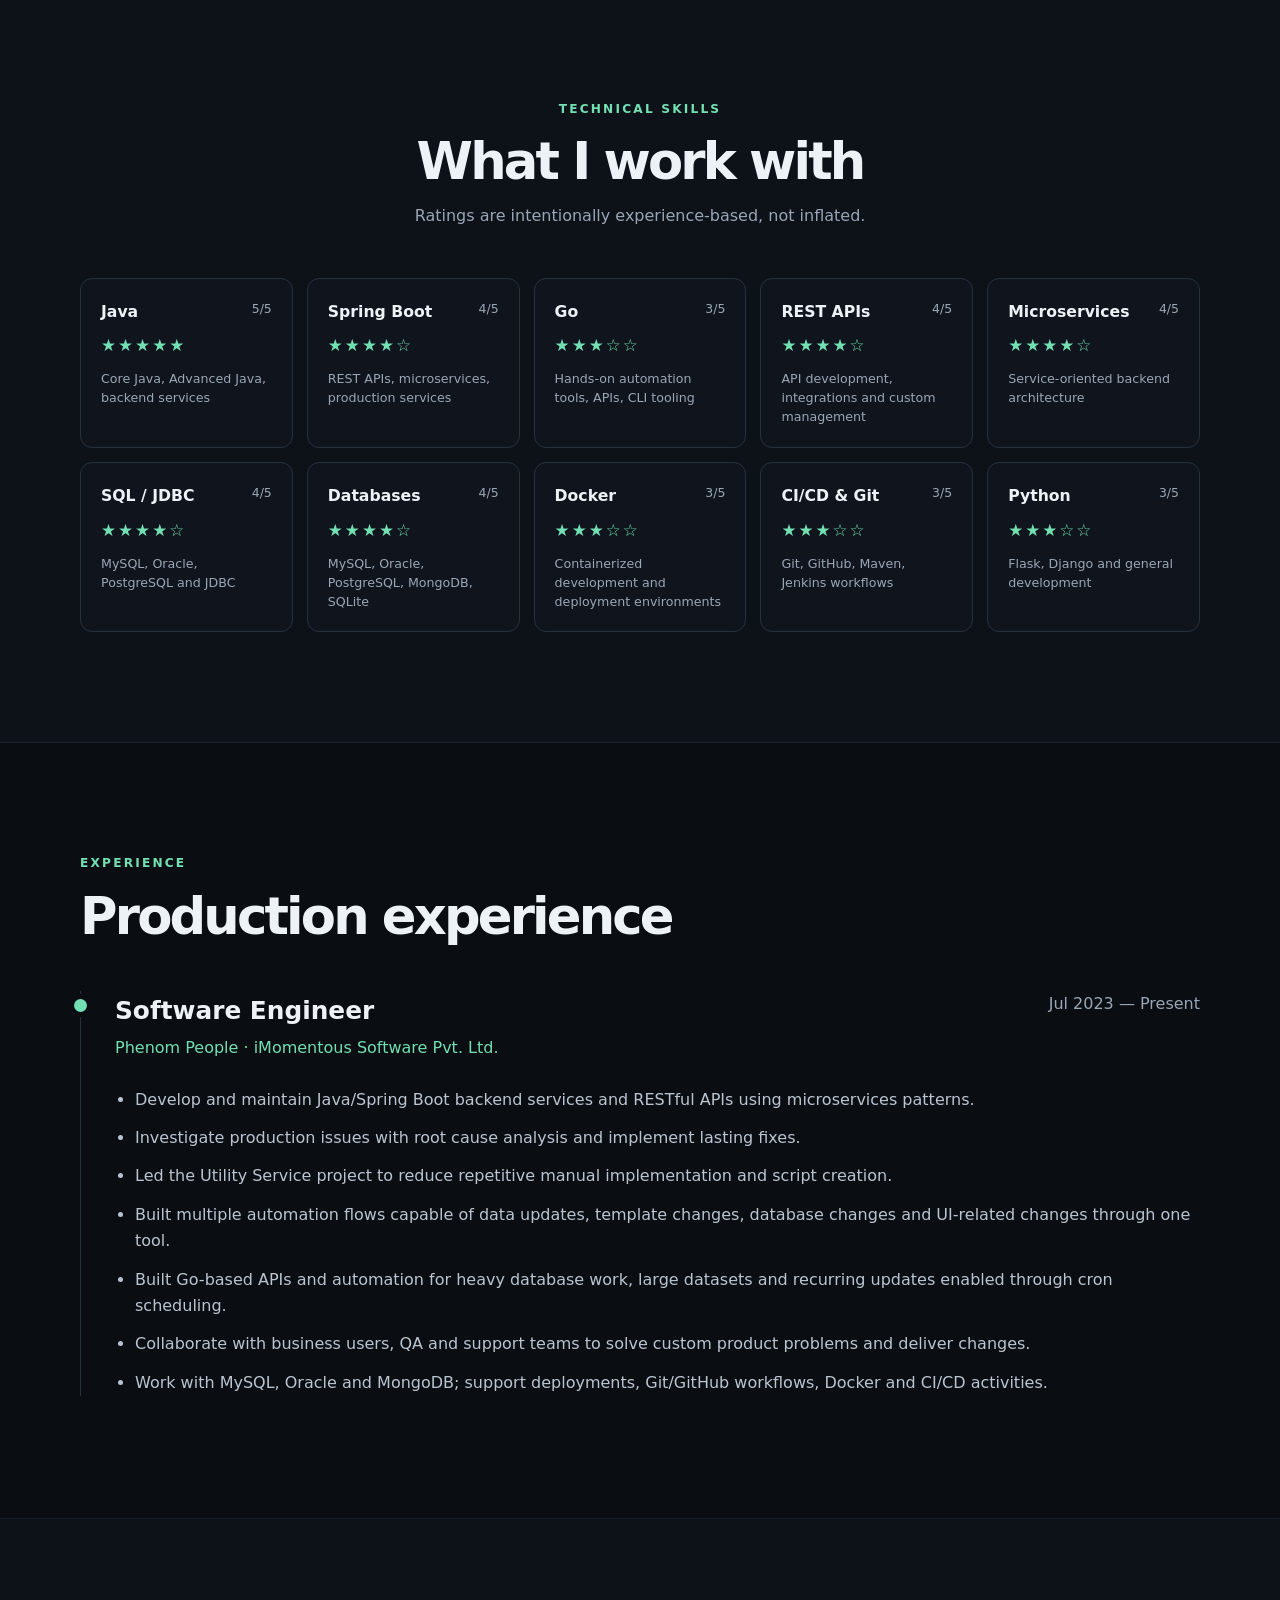
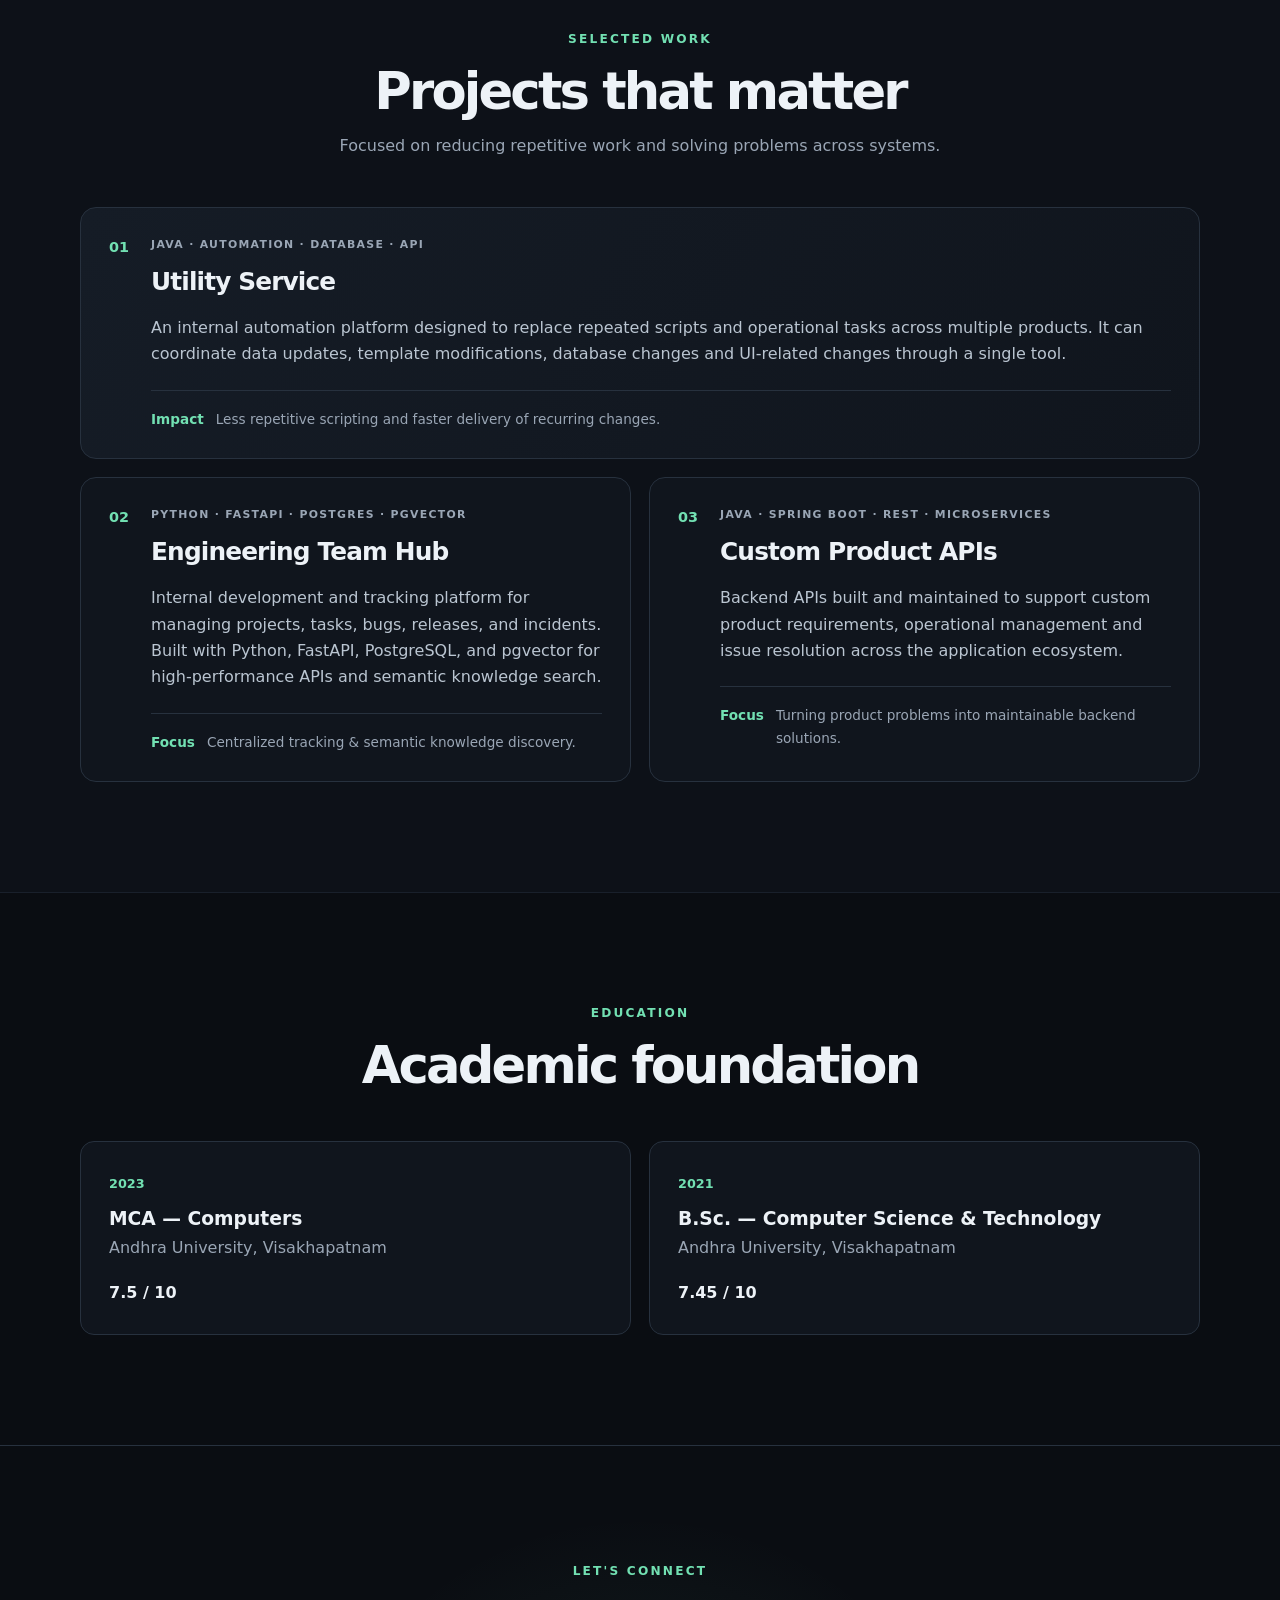
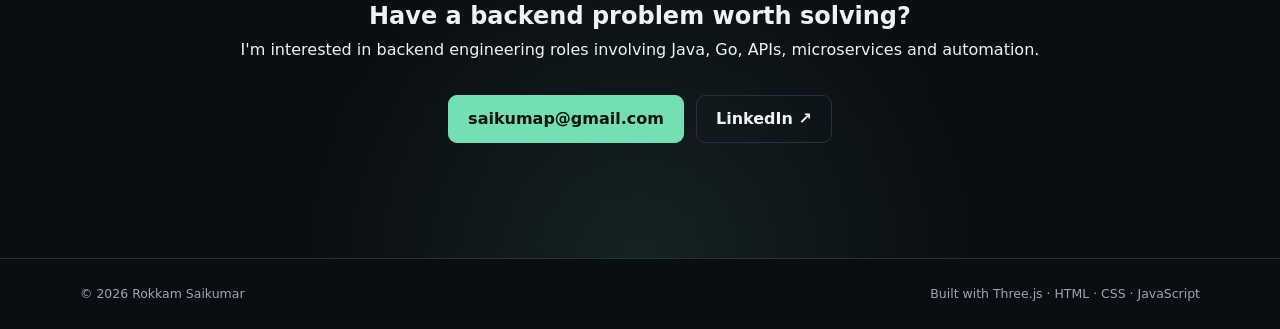
==== commit 21d21071: "Update portfolio.html" ====
--- a/portfolio.html
+++ b/portfolio.html
@@ -2,13 +2,18 @@
 <html lang="en">
 <head>
   <meta charset="UTF-8">
-<link rel="icon" type="image/svg+xml" href="[data-uri]">
+  <link rel="icon" type="image/svg+xml" href="[data-uri]">
   <meta name="viewport" content="width=device-width, initial-scale=1.0">
   <meta name="description" content="Rokkam Saikumar — Backend Software Engineer specializing in Java, Spring Boot, Go, APIs, microservices and automation.">
   <title>Rokkam Saikumar | Backend Software Engineer</title>
   <link rel="stylesheet" href="style.css">
+  <!-- Three.js CDN -->
+  <script src="https://cdnjs.cloudflare.com/ajax/libs/three.js/r128/three.min.js"></script>
 </head>
 <body>
+  <!-- 3D Interactive Canvas -->
+  <canvas id="bg-canvas"></canvas>
+
   <header class="site-header">
     <nav class="nav container">
       <a class="brand" href="#home">RS<span>.</span></a>
@@ -40,18 +45,20 @@
           </div>
           <div class="hero-meta">
             <span>📍 Visakhapatnam, India</span>
-            <span>3 Years Experience</span>
-          </div>
-        </div>
-        <div class="hero-card reveal">
-          <div class="photo-wrap">
-          <img src="https://media.licdn.com/dms/image/v2/D5603AQFcepo9CxMiMA/profile-displayphoto-shrink_800_800/profile-displayphoto-shrink_800_800/0/1694174781089?e=1790812800&v=beta&t=ZLJ8yDHDYXRU5Zvr1wMoJynrdBC3Pv614ukUfd49c1Q" 
-     alt="Rokkam Saikumar" 
-     class="profile-photo" />
-          </div>
-          <div class="availability">● Open to backend opportunities</div>
-          <h2>Java + Go</h2>
-          <p>APIs · Microservices · Automation · Production Support</p>
+            <span>⚡ 3 Years Experience</span>
+          </div>
+        </div>
+        <div class="hero-card tilt-card reveal">
+          <div class="card-depth-content">
+            <div class="photo-wrap">
+              <img src="https://media.licdn.com/dms/image/v2/D5603AQFcepo9CxMiMA/profile-displayphoto-shrink_800_800/profile-displayphoto-shrink_800_800/0/1694174781089?e=1790812800&v=beta&t=ZLJ8yDHDYXRU5Zvr1wMoJynrdBC3Pv614ukUfd49c1Q" 
+                   alt="Rokkam Saikumar" 
+                   class="profile-photo" />
+            </div>
+            <div class="availability">● Open to backend opportunities</div>
+            <h2>Java + Go</h2>
+            <p>APIs · Microservices · Automation · Production Support</p>
+          </div>
         </div>
       </div>
     </section>
@@ -62,17 +69,19 @@
           <p class="eyebrow">ABOUT</p>
           <h2>Backend-first. Problem-focused.</h2>
         </div>
-        <div class="about-copy reveal">
-          <p>
-            I work on backend services where reliability, automation and practical problem solving matter.
-            My core production experience is in Java and Spring Boot, with hands-on Go experience from building
-            automation and database-oriented tools.
-          </p>
-          <p>
-            At Phenom, I have worked across APIs, microservices, production issue resolution, database persistence,
-            deployments and cross-functional delivery. I also led a Utility Service initiative aimed at replacing
-            repetitive scripts and manual operational work with a single automation approach.
-          </p>
+        <div class="about-copy reveal tilt-card">
+          <div class="card-depth-content">
+            <p>
+              I work on backend services where reliability, automation and practical problem solving matter.
+              My core production experience is in Java and Spring Boot, with hands-on Go experience from building
+              automation and database-oriented tools.
+            </p>
+            <p>
+              At Phenom, I have worked across APIs, microservices, production issue resolution, database persistence,
+              deployments and cross-functional delivery. I also led a Utility Service initiative aimed at replacing
+              repetitive scripts and manual operational work with a single automation approach.
+            </p>
+          </div>
         </div>
       </div>
     </section>
@@ -85,55 +94,75 @@
           <p>Ratings are intentionally experience-based, not inflated.</p>
         </div>
         <div class="skills-grid">
-          <article class="skill-card reveal">
-            <div class="skill-top"><h3>Java</h3><span>5/5</span></div>
-            <div class="stars" data-rating="5" aria-label="5 out of 5 stars">★★★★★</div>
-            <p>Core Java, Advanced Java, backend services</p>
-          </article>
-          <article class="skill-card reveal">
-            <div class="skill-top"><h3>Spring Boot</h3><span>4/5</span></div>
-            <div class="stars" data-rating="4" aria-label="4 out of 5 stars">★★★★☆</div>
-            <p>REST APIs, microservices, production services</p>
-          </article>
-          <article class="skill-card reveal">
-            <div class="skill-top"><h3>Go</h3><span>3/5</span></div>
-            <div class="stars" data-rating="3" aria-label="3 out of 5 stars">★★★☆☆</div>
-            <p>Hands-on automation tools, APIs, CLI tooling</p>
-          </article>
-          <article class="skill-card reveal">
-            <div class="skill-top"><h3>REST APIs</h3><span>4/5</span></div>
-            <div class="stars" data-rating="4" aria-label="4 out of 5 stars">★★★★☆</div>
-            <p>API development, integrations and custom management</p>
-          </article>
-          <article class="skill-card reveal">
-            <div class="skill-top"><h3>Microservices</h3><span>4/5</span></div>
-            <div class="stars" data-rating="4" aria-label="4 out of 5 stars">★★★★☆</div>
-            <p>Service-oriented backend architecture</p>
-          </article>
-          <article class="skill-card reveal">
-            <div class="skill-top"><h3>SQL / JDBC</h3><span>4/5</span></div>
-            <div class="stars" data-rating="4" aria-label="4 out of 5 stars">★★★★☆</div>
-            <p>MySQL, Oracle, PostgreSQL and JDBC</p>
-          </article>
-          <article class="skill-card reveal">
-            <div class="skill-top"><h3>Databases</h3><span>4/5</span></div>
-            <div class="stars" data-rating="4" aria-label="4 out of 5 stars">★★★★☆</div>
-            <p>MySQL, Oracle, PostgreSQL, MongoDB, SQLite</p>
-          </article>
-          <article class="skill-card reveal">
-            <div class="skill-top"><h3>Docker</h3><span>3/5</span></div>
-            <div class="stars" data-rating="3" aria-label="3 out of 5 stars">★★★☆☆</div>
-            <p>Containerized development and deployment environments</p>
-          </article>
-          <article class="skill-card reveal">
-            <div class="skill-top"><h3>CI/CD & Git</h3><span>3/5</span></div>
-            <div class="stars" data-rating="3" aria-label="3 out of 5 stars">★★★☆☆</div>
-            <p>Git, GitHub, Maven, Jenkins workflows</p>
-          </article>
-          <article class="skill-card reveal">
-            <div class="skill-top"><h3>Python</h3><span>3/5</span></div>
-            <div class="stars" data-rating="3" aria-label="3 out of 5 stars">★★★☆☆</div>
-            <p>Flask, Django and general development</p>
+          <article class="skill-card tilt-card reveal">
+            <div class="card-depth-content">
+              <div class="skill-top"><h3>Java</h3><span>5/5</span></div>
+              <div class="stars" data-rating="5" aria-label="5 out of 5 stars">★★★★★</div>
+              <p>Core Java, Advanced Java, backend services</p>
+            </div>
+          </article>
+          <article class="skill-card tilt-card reveal">
+            <div class="card-depth-content">
+              <div class="skill-top"><h3>Spring Boot</h3><span>4/5</span></div>
+              <div class="stars" data-rating="4" aria-label="4 out of 5 stars">★★★★☆</div>
+              <p>REST APIs, microservices, production services</p>
+            </div>
+          </article>
+          <article class="skill-card tilt-card reveal">
+            <div class="card-depth-content">
+              <div class="skill-top"><h3>Go</h3><span>3/5</span></div>
+              <div class="stars" data-rating="3" aria-label="3 out of 5 stars">★★★☆☆</div>
+              <p>Hands-on automation tools, APIs, CLI tooling</p>
+            </div>
+          </article>
+          <article class="skill-card tilt-card reveal">
+            <div class="card-depth-content">
+              <div class="skill-top"><h3>REST APIs</h3><span>4/5</span></div>
+              <div class="stars" data-rating="4" aria-label="4 out of 5 stars">★★★★☆</div>
+              <p>API development, integrations and custom management</p>
+            </div>
+          </article>
+          <article class="skill-card tilt-card reveal">
+            <div class="card-depth-content">
+              <div class="skill-top"><h3>Microservices</h3><span>4/5</span></div>
+              <div class="stars" data-rating="4" aria-label="4 out of 5 stars">★★★★☆</div>
+              <p>Service-oriented backend architecture</p>
+            </div>
+          </article>
+          <article class="skill-card tilt-card reveal">
+            <div class="card-depth-content">
+              <div class="skill-top"><h3>SQL / JDBC</h3><span>4/5</span></div>
+              <div class="stars" data-rating="4" aria-label="4 out of 5 stars">★★★★☆</div>
+              <p>MySQL, Oracle, PostgreSQL and JDBC</p>
+            </div>
+          </article>
+          <article class="skill-card tilt-card reveal">
+            <div class="card-depth-content">
+              <div class="skill-top"><h3>Databases</h3><span>4/5</span></div>
+              <div class="stars" data-rating="4" aria-label="4 out of 5 stars">★★★★☆</div>
+              <p>MySQL, Oracle, PostgreSQL, MongoDB, SQLite</p>
+            </div>
+          </article>
+          <article class="skill-card tilt-card reveal">
+            <div class="card-depth-content">
+              <div class="skill-top"><h3>Docker</h3><span>3/5</span></div>
+              <div class="stars" data-rating="3" aria-label="3 out of 5 stars">★★★☆☆</div>
+              <p>Containerized development and deployment environments</p>
+            </div>
+          </article>
+          <article class="skill-card tilt-card reveal">
+            <div class="card-depth-content">
+              <div class="skill-top"><h3>CI/CD & Git</h3><span>3/5</span></div>
+              <div class="stars" data-rating="3" aria-label="3 out of 5 stars">★★★☆☆</div>
+              <p>Git, GitHub, Maven, Jenkins workflows</p>
+            </div>
+          </article>
+          <article class="skill-card tilt-card reveal">
+            <div class="card-depth-content">
+              <div class="skill-top"><h3>Python</h3><span>3/5</span></div>
+              <div class="stars" data-rating="3" aria-label="3 out of 5 stars">★★★☆☆</div>
+              <p>Flask, Django and general development</p>
+            </div>
           </article>
         </div>
       </div>
@@ -146,9 +175,9 @@
           <h2>Production experience</h2>
         </div>
         <div class="timeline">
-          <article class="timeline-item reveal">
+          <article class="timeline-item reveal tilt-card">
             <div class="timeline-marker"></div>
-            <div class="timeline-content">
+            <div class="timeline-content card-depth-content">
               <div class="role-line">
                 <div>
                   <h3>Software Engineer</h3>
@@ -179,9 +208,9 @@
           <p>Focused on reducing repetitive work and solving problems across systems.</p>
         </div>
         <div class="project-grid">
-          <article class="project-card featured reveal">
+          <article class="project-card featured tilt-card reveal">
             <div class="project-number">01</div>
-            <div class="project-content">
+            <div class="project-content card-depth-content">
               <p class="tag">JAVA · AUTOMATION · DATABASE · API</p>
               <h3>Utility Service</h3>
               <p>
@@ -193,28 +222,22 @@
             </div>
           </article>
 
-          
-          
-          <article class="project-card reveal">
+          <article class="project-card tilt-card reveal">
             <div class="project-number">02</div>
-            <div class="project-content">
-              <p class="tag">python · FastAPI · postgres· pgvector </p>
-              <h3> Engineering Team Hub</h3></h3>
+            <div class="project-content card-depth-content">
+              <p class="tag">PYTHON · FASTAPI · POSTGRES · PGVECTOR</p>
+              <h3>Engineering Team Hub</h3>
               <p>
-                
-Internal development and tracking platform for managing projects, tasks, bugs, releases, and incidents.
-Built with Python, FastAPI, PostgreSQL, and pgvector for high-performance APIs and semantic knowledge search.
-Helps teams quickly discover similar issues, past solutions, technical decisions, and engineering insights.
+                Internal development and tracking platform for managing projects, tasks, bugs, releases, and incidents.
+                Built with Python, FastAPI, PostgreSQL, and pgvector for high-performance APIs and semantic knowledge search.
               </p>
-              <div class="impact"><strong>Focus</strong><span>
-
-Centralized development tracking, semantic knowledge search, and faster issue resolution.</span></div>
-            </div>
-          </article>
-
-          <article class="project-card reveal">
+              <div class="impact"><strong>Focus</strong><span>Centralized tracking & semantic knowledge discovery.</span></div>
+            </div>
+          </article>
+
+          <article class="project-card tilt-card reveal">
             <div class="project-number">03</div>
-            <div class="project-content">
+            <div class="project-content card-depth-content">
               <p class="tag">JAVA · SPRING BOOT · REST · MICROSERVICES</p>
               <h3>Custom Product APIs</h3>
               <p>
@@ -235,30 +258,36 @@
           <h2>Academic foundation</h2>
         </div>
         <div class="education-grid">
-          <article class="education-card reveal">
-            <span>2023</span>
-            <h3>MCA — Computers</h3>
-            <p>Andhra University, Visakhapatnam</p>
-            <strong>7.5 / 10</strong>
-          </article>
-          <article class="education-card reveal">
-            <span>2021</span>
-            <h3>B.Sc. — Computer Science & Technology</h3>
-            <p>Andhra University, Visakhapatnam</p>
-            <strong>7.45 / 10</strong>
+          <article class="education-card tilt-card reveal">
+            <div class="card-depth-content">
+              <span>2023</span>
+              <h3>MCA — Computers</h3>
+              <p>Andhra University, Visakhapatnam</p>
+              <strong>7.5 / 10</strong>
+            </div>
+          </article>
+          <article class="education-card tilt-card reveal">
+            <div class="card-depth-content">
+              <span>2021</span>
+              <h3>B.Sc. — Computer Science & Technology</h3>
+              <p>Andhra University, Visakhapatnam</p>
+              <strong>7.45 / 10</strong>
+            </div>
           </article>
         </div>
       </div>
     </section>
 
     <section id="contact" class="contact-section">
-      <div class="container contact-inner reveal">
-        <p class="eyebrow">LET'S CONNECT</p>
-        <h2>Have a backend problem worth solving?</h2>
-        <p>I'm interested in backend engineering roles involving Java, Go, APIs, microservices and automation.</p>
-        <div class="contact-actions">
-          <a class="button primary" href="mailto:saikumap@gmail.com">saikumap@gmail.com</a>
-          <a class="button secondary" href="https://www.linkedin.com/in/rokkamsaikumar" target="_blank" rel="noopener">LinkedIn ↗</a>
+      <div class="container contact-inner reveal tilt-card">
+        <div class="card-depth-content">
+          <p class="eyebrow">LET'S CONNECT</p>
+          <h2>Have a backend problem worth solving?</h2>
+          <p>I'm interested in backend engineering roles involving Java, Go, APIs, microservices and automation.</p>
+          <div class="contact-actions">
+            <a class="button primary" href="mailto:saikumap@gmail.com">saikumap@gmail.com</a>
+            <a class="button secondary" href="https://www.linkedin.com/in/rokkamsaikumar" target="_blank" rel="noopener">LinkedIn ↗</a>
+          </div>
         </div>
       </div>
     </section>
@@ -267,7 +296,7 @@
   <footer>
     <div class="container footer-inner">
       <span>© <span id="year"></span> Rokkam Saikumar</span>
-      <span>Built with HTML · CSS · JavaScript</span>
+      <span>Built with Three.js · HTML · CSS · JavaScript</span>
     </div>
   </footer>
 
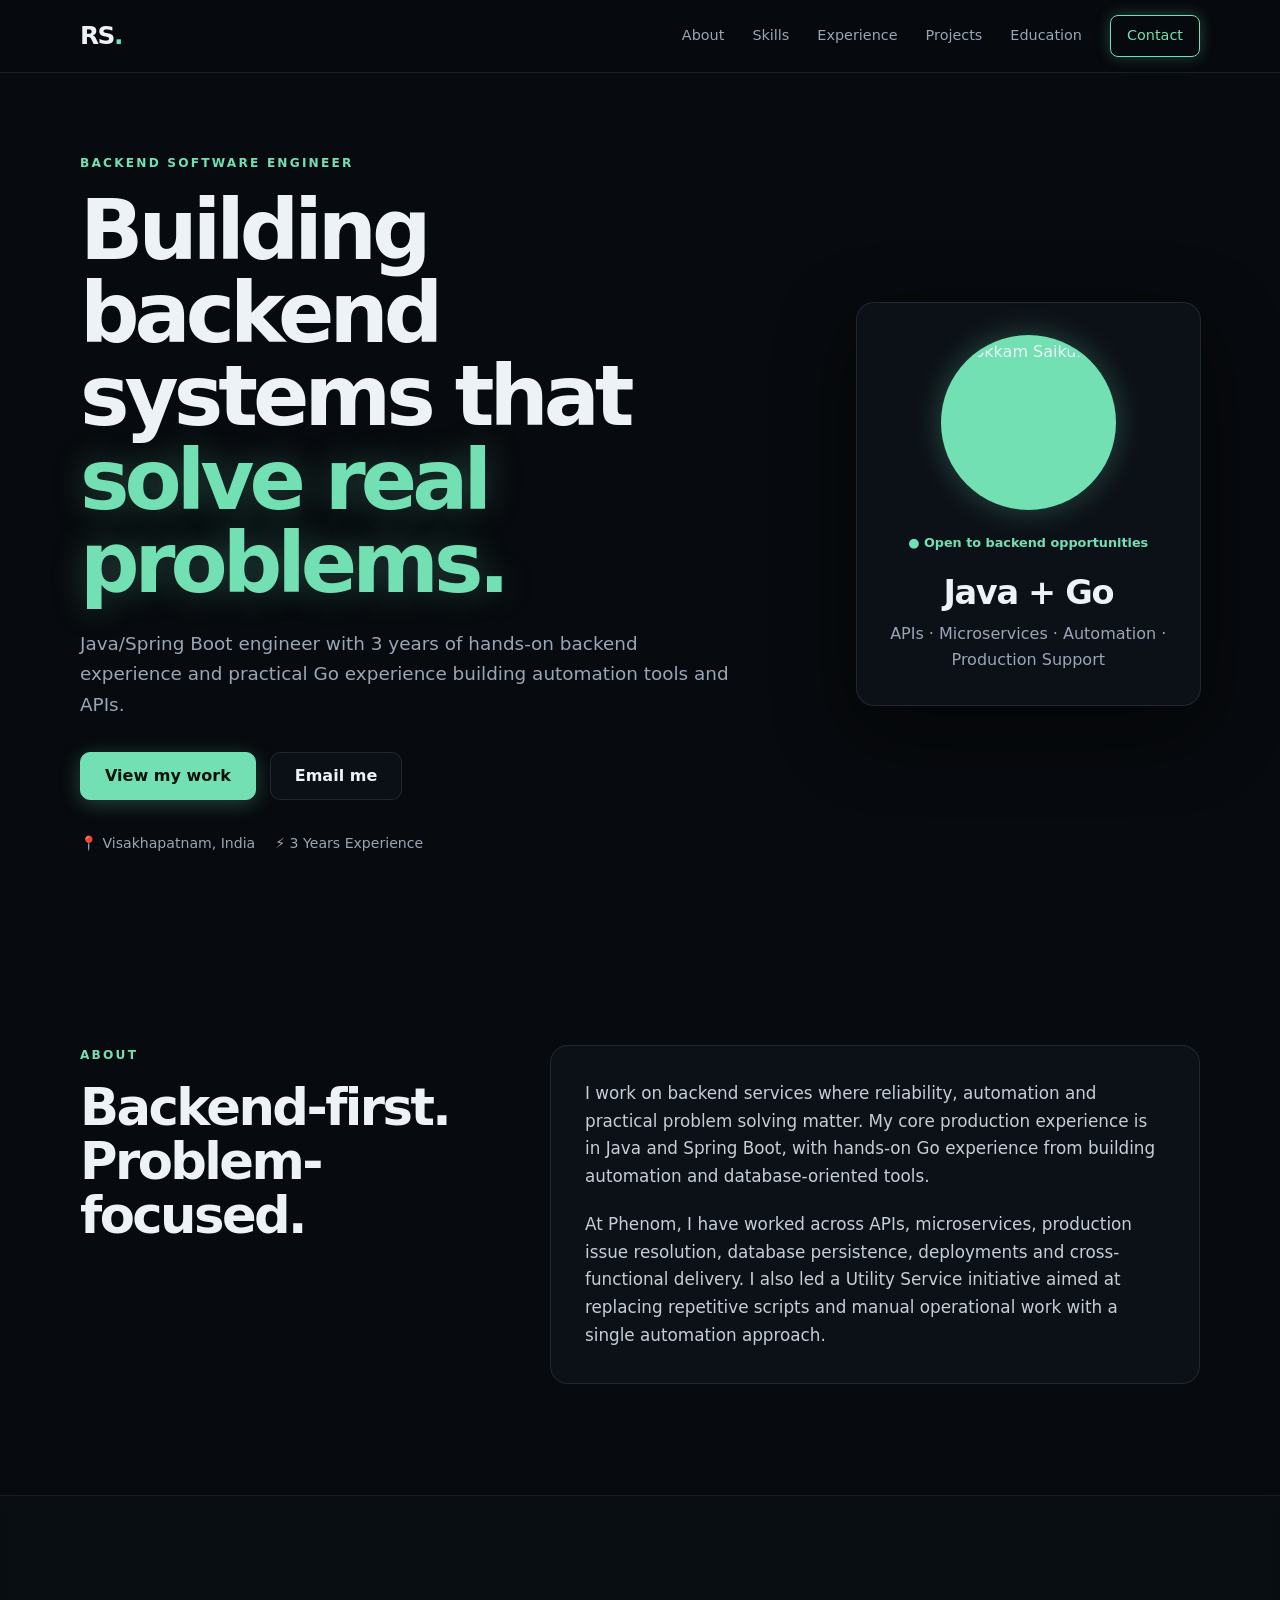
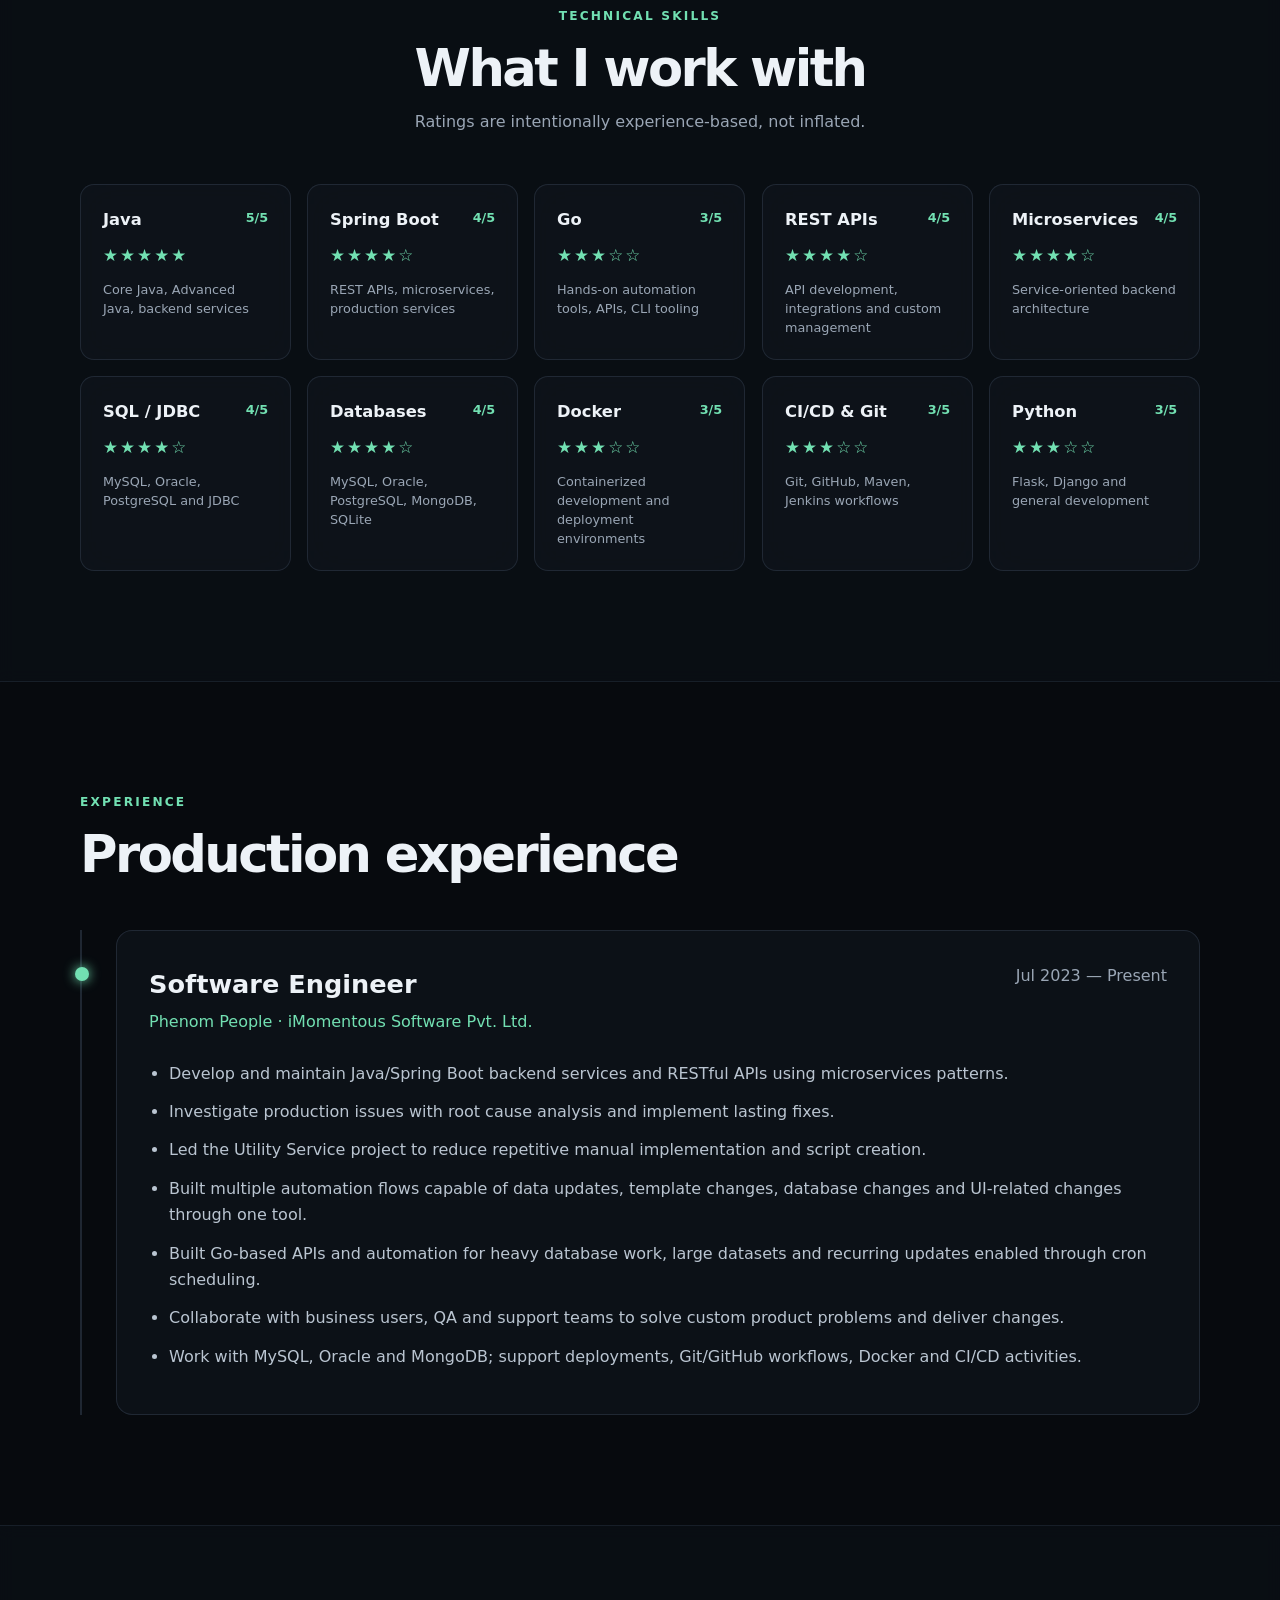
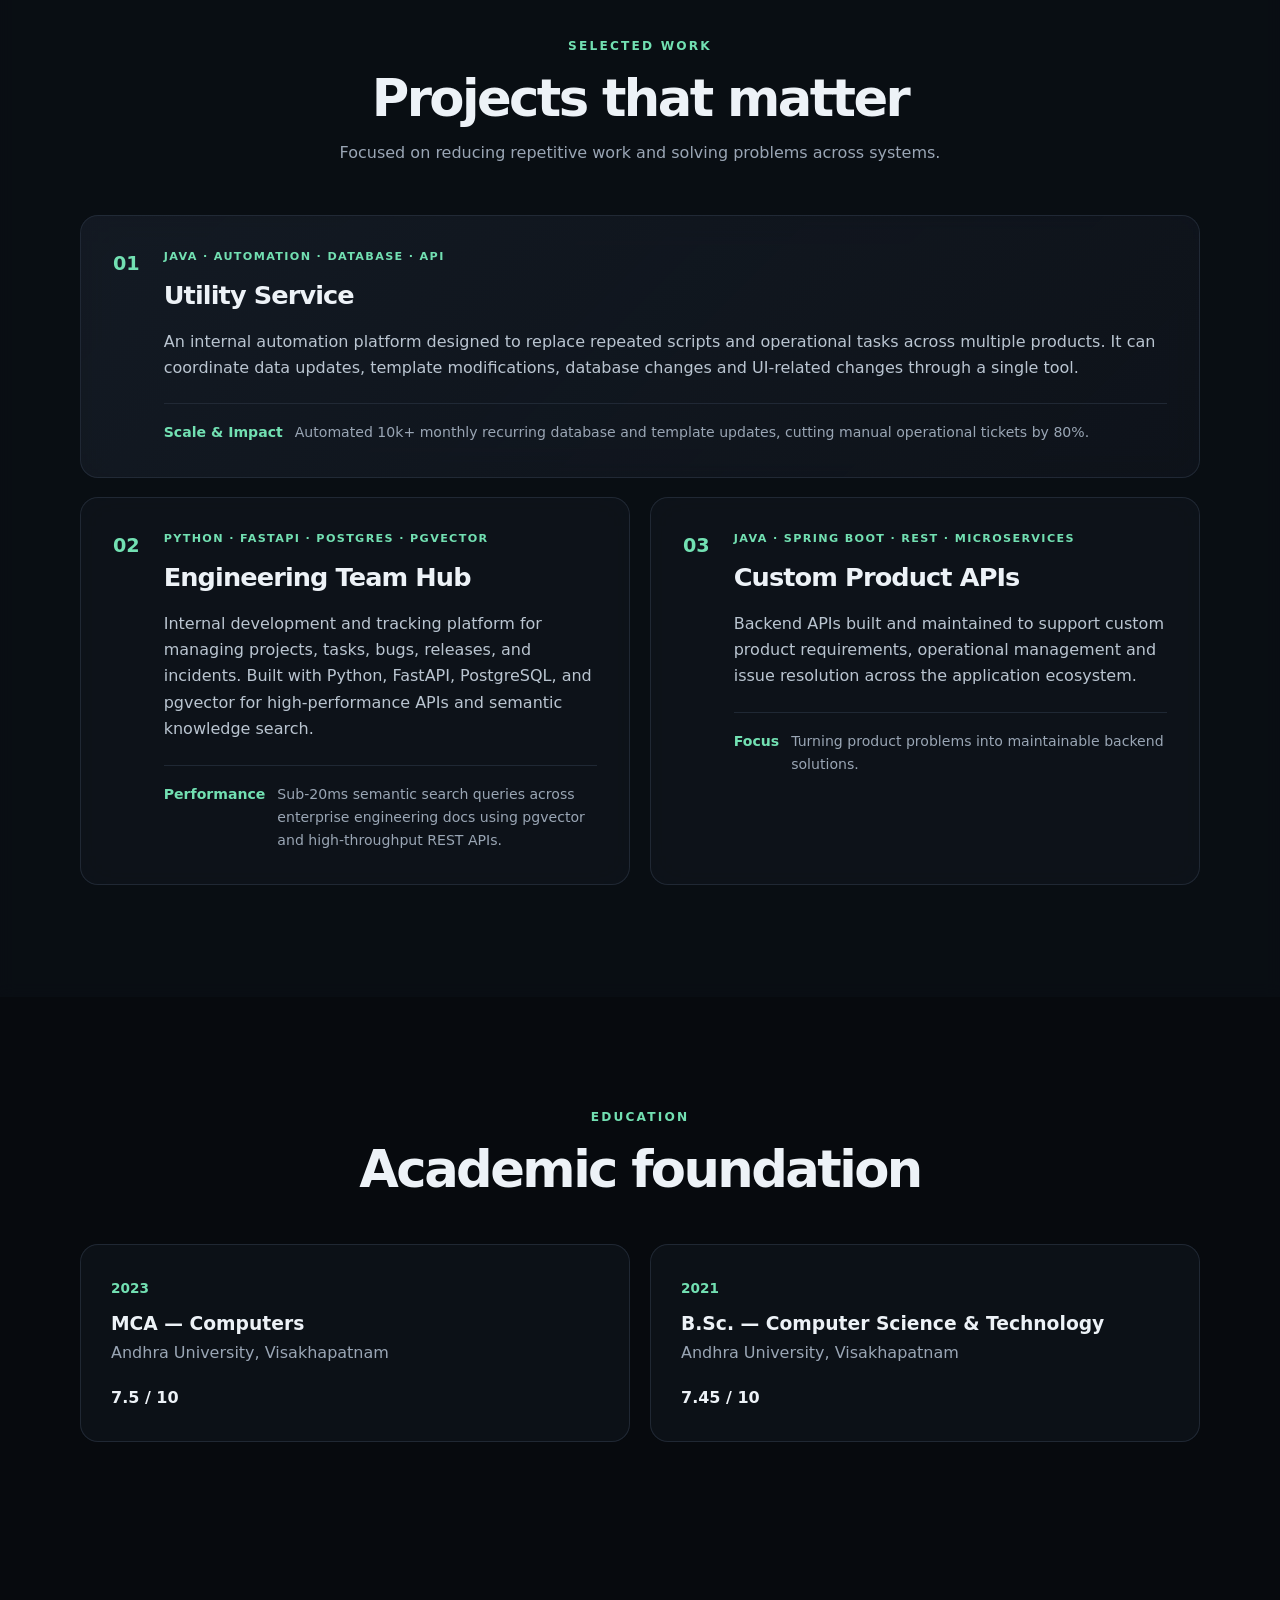
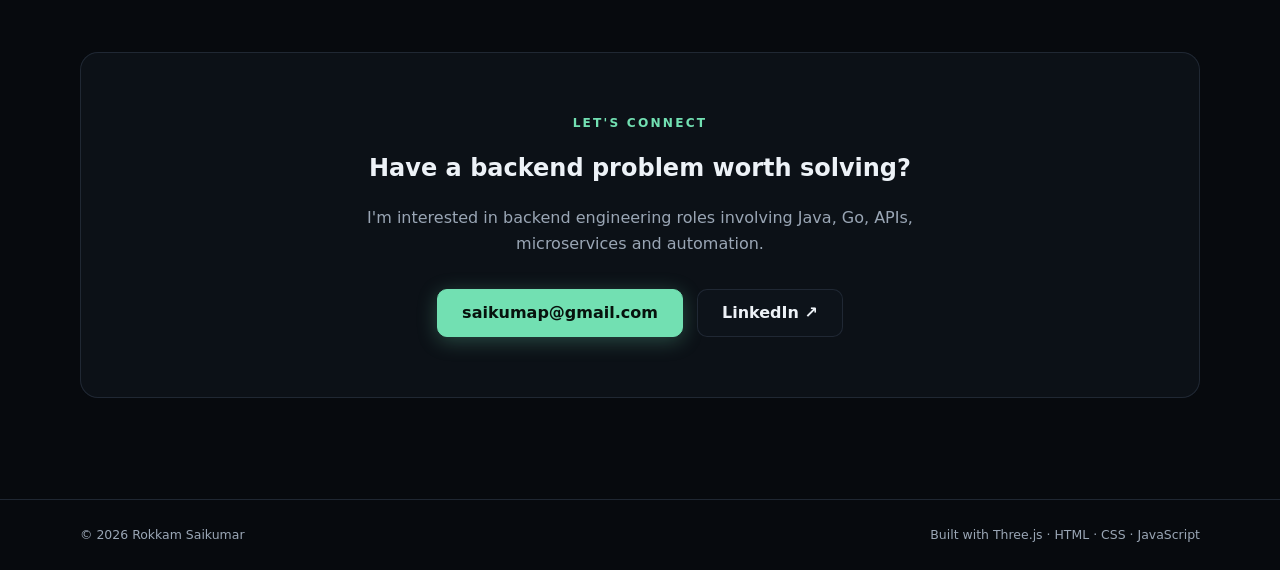
==== commit fa224255: "Update portfolio.html" ====
--- a/portfolio.html
+++ b/portfolio.html
@@ -218,7 +218,7 @@
                 multiple products. It can coordinate data updates, template modifications, database changes and
                 UI-related changes through a single tool.
               </p>
-              <div class="impact"><strong>Impact</strong><span>Less repetitive scripting and faster delivery of recurring changes.</span></div>
+              <div class="impact"><strong>Scale & Impact</strong><span>Automated 10k+ monthly recurring database and template updates, cutting manual operational tickets by 80%.</span></div>
             </div>
           </article>
 
@@ -231,7 +231,7 @@
                 Internal development and tracking platform for managing projects, tasks, bugs, releases, and incidents.
                 Built with Python, FastAPI, PostgreSQL, and pgvector for high-performance APIs and semantic knowledge search.
               </p>
-              <div class="impact"><strong>Focus</strong><span>Centralized tracking & semantic knowledge discovery.</span></div>
+              <div class="impact"><strong>Performance</strong><span>Sub-20ms semantic search queries across enterprise engineering docs using pgvector and high-throughput REST APIs.</span></div>
             </div>
           </article>
 
--- a/style.css
+++ b/style.css
@@ -3,34 +3,41 @@
   margin: 0;
   padding: 0;
 }
-.profile-photo {
-  width: 160px;
-  height: 160px;
-  border-radius: 50%;
-  object-fit: cover;
-  border: 3px solid #fff;
-  box-shadow: 0 2px 10px rgba(0,0,0,0.15);
-}
 
 :root {
-  --bg: #0a0d12;
-  --surface: #10151d;
-  --surface-2: #151c26;
+  --bg: #070a0e;
+  --surface: rgba(16, 21, 29, 0.72);
+  --surface-2: rgba(21, 28, 38, 0.85);
   --text: #edf2f7;
   --muted: #9aa6b5;
-  --line: #27313e;
+  --line: rgba(39, 49, 62, 0.75);
   --accent: #72e0b2;
-  --accent-2: #a4f1cf;
+  --accent-glow: rgba(114, 224, 178, 0.28);
   --max: 1120px;
 }
 
-html { scroll-behavior: smooth; }
+html { 
+  scroll-behavior: smooth; 
+}
 
 body {
   font-family: Inter, ui-sans-serif, system-ui, -apple-system, BlinkMacSystemFont, "Segoe UI", sans-serif;
   background: var(--bg);
   color: var(--text);
   line-height: 1.65;
+  overflow-x: hidden;
+  perspective: 1200px;
+}
+
+/* Three.js Fixed Background */
+#bg-canvas {
+  position: fixed;
+  top: 0;
+  left: 0;
+  width: 100vw;
+  height: 100vh;
+  z-index: -1;
+  pointer-events: none;
 }
 
 a { color: inherit; text-decoration: none; }
@@ -44,9 +51,9 @@
   position: sticky;
   top: 0;
   z-index: 100;
-  background: rgba(10, 13, 18, 0.86);
-  backdrop-filter: blur(14px);
-  border-bottom: 1px solid rgba(39, 49, 62, 0.65);
+  background: rgba(7, 10, 14, 0.82);
+  backdrop-filter: blur(16px);
+  border-bottom: 1px solid rgba(39, 49, 62, 0.6);
 }
 
 .nav {
@@ -72,12 +79,20 @@
   color: var(--muted);
 }
 
-.nav-links a:hover { color: var(--text); }
+.nav-links a:hover { color: var(--accent); }
 
 .nav-cta {
-  border: 1px solid var(--line);
-  padding: 8px 14px;
+  border: 1px solid var(--accent);
+  padding: 8px 16px;
   border-radius: 8px;
+  color: var(--accent) !important;
+  box-shadow: 0 0 15px var(--accent-glow);
+  transition: all 0.3s ease;
+}
+
+.nav-cta:hover {
+  background: var(--accent);
+  color: #070a0e !important;
 }
 
 .menu-toggle {
@@ -92,17 +107,14 @@
   min-height: calc(100vh - 72px);
   display: grid;
   align-items: center;
-  background:
-    radial-gradient(circle at 80% 25%, rgba(114, 224, 178, 0.10), transparent 32%),
-    radial-gradient(circle at 15% 80%, rgba(114, 224, 178, 0.06), transparent 30%);
 }
 
 .hero-grid {
   display: grid;
   grid-template-columns: 1.35fr 0.65fr;
-  gap: 80px;
+  gap: 60px;
   align-items: center;
-  padding-block: 100px;
+  padding-block: 80px;
 }
 
 .eyebrow {
@@ -115,26 +127,27 @@
 
 .hero h1 {
   max-width: 800px;
-  font-size: clamp(3rem, 7vw, 5.8rem);
-  line-height: 0.98;
-  letter-spacing: -0.065em;
+  font-size: clamp(3rem, 6.5vw, 5.5rem);
+  line-height: 1;
+  letter-spacing: -0.06em;
 }
 
 .hero h1 span {
   color: var(--accent);
+  text-shadow: 0 0 35px var(--accent-glow);
 }
 
 .hero-text {
-  max-width: 680px;
-  margin-top: 26px;
-  color: var(--muted);
-  font-size: 1.12rem;
+  max-width: 650px;
+  margin-top: 24px;
+  color: var(--muted);
+  font-size: 1.15rem;
 }
 
 .hero-actions, .contact-actions {
   display: flex;
   flex-wrap: wrap;
-  gap: 12px;
+  gap: 14px;
   margin-top: 32px;
 }
 
@@ -143,25 +156,31 @@
   align-items: center;
   justify-content: center;
   min-height: 48px;
-  padding: 0 19px;
-  border-radius: 9px;
+  padding: 0 24px;
+  border-radius: 10px;
   font-weight: 750;
   border: 1px solid var(--line);
-  transition: transform .2s ease, border-color .2s ease;
+  backdrop-filter: blur(10px);
+  transition: transform .25s ease, box-shadow .25s ease, border-color .25s ease;
 }
 
 .button:hover {
-  transform: translateY(-2px);
-  border-color: var(--accent);
+  transform: translateY(-3px) scale(1.02);
 }
 
 .button.primary {
   background: var(--accent);
   color: #07120d;
   border-color: var(--accent);
-}
-
-.button.secondary { background: transparent; }
+  box-shadow: 0 4px 20px var(--accent-glow);
+}
+
+.button.secondary { 
+  background: rgba(16, 21, 29, 0.6); 
+}
+.button.secondary:hover {
+  border-color: var(--accent);
+}
 
 .hero-meta {
   display: flex;
@@ -172,21 +191,45 @@
   font-size: .88rem;
 }
 
+/* 3D Tilt Card Base */
+.tilt-card {
+  position: relative;
+  background: var(--surface);
+  backdrop-filter: blur(18px);
+  border: 1px solid var(--line);
+  border-radius: 18px;
+  transform-style: preserve-3d;
+  transform: perspective(1000px) rotateX(0deg) rotateY(0deg);
+  transition: transform 0.15s ease-out, border-color 0.3s ease, box-shadow 0.3s ease;
+  will-change: transform;
+}
+
+.tilt-card:hover {
+  border-color: rgba(114, 224, 178, 0.4);
+  box-shadow: 0 20px 50px rgba(0, 0, 0, 0.4), 0 0 30px var(--accent-glow);
+}
+
+.card-depth-content {
+  transform: translateZ(35px);
+  transform-style: preserve-3d;
+}
+
+/* Profile / Hero Card */
 .hero-card {
-  border: 1px solid var(--line);
-  background: linear-gradient(145deg, var(--surface-2), var(--surface));
-  padding: 28px;
-  border-radius: 18px;
-  box-shadow: 0 25px 80px rgba(0,0,0,.25);
+  padding: 32px;
+  text-align: center;
+  box-shadow: 0 25px 80px rgba(0,0,0,.45);
 }
 
 .photo-wrap {
-  width: 190px;
-  height: 190px;
+  width: 175px;
+  height: 175px;
   margin: 0 auto 22px;
   border-radius: 50%;
-  padding: 5px;
+  padding: 4px;
   background: var(--accent);
+  box-shadow: 0 0 30px var(--accent-glow);
+  transform: translateZ(45px);
 }
 
 .photo-wrap img {
@@ -195,40 +238,45 @@
   object-fit: cover;
   border-radius: 50%;
   display: block;
-  background: #222;
 }
 
 .availability {
   color: var(--accent);
-  font-size: .78rem;
+  font-size: .8rem;
   font-weight: 700;
   margin-bottom: 12px;
+  transform: translateZ(25px);
 }
 
 .hero-card h2 {
-  font-size: 2rem;
+  font-size: 2.1rem;
   letter-spacing: -.04em;
-}
-
-.hero-card p { color: var(--muted); }
+  transform: translateZ(30px);
+}
+
+.hero-card p {
+  color: var(--muted);
+  transform: translateZ(20px);
+}
 
 .section { padding: 110px 0; }
 
 .section-alt {
-  background: #0d1118;
-  border-block: 1px solid rgba(39,49,62,.5);
+  background: rgba(13, 17, 24, 0.6);
+  border-block: 1px solid rgba(39, 49, 62, 0.5);
+  backdrop-filter: blur(8px);
 }
 
 .two-col {
   display: grid;
   grid-template-columns: .75fr 1.25fr;
-  gap: 100px;
+  gap: 80px;
 }
 
 .section-heading h2 {
-  font-size: clamp(2rem, 4vw, 3.5rem);
+  font-size: clamp(2rem, 4vw, 3.2rem);
   line-height: 1.05;
-  letter-spacing: -.055em;
+  letter-spacing: -.05em;
 }
 
 .section-heading p:not(.eyebrow) {
@@ -240,24 +288,24 @@
 .center > p:not(.eyebrow) { margin-inline: auto; }
 
 .about-copy {
+  padding: 34px;
   color: #c5ced8;
   font-size: 1.05rem;
 }
 
 .about-copy p + p { margin-top: 20px; }
 
+/* Skills Grid with 3D Depth */
 .skills-grid {
   display: grid;
   grid-template-columns: repeat(5, 1fr);
-  gap: 14px;
+  gap: 16px;
   margin-top: 48px;
 }
 
 .skill-card {
-  padding: 20px;
-  border: 1px solid var(--line);
-  border-radius: 12px;
-  background: var(--surface);
+  padding: 22px;
+  border-radius: 14px;
 }
 
 .skill-top {
@@ -266,8 +314,8 @@
   gap: 10px;
 }
 
-.skill-top h3 { font-size: .98rem; }
-.skill-top span { color: var(--muted); font-size: .78rem; }
+.skill-top h3 { font-size: 1.02rem; }
+.skill-top span { color: var(--accent); font-size: .8rem; font-weight: bold; }
 
 .stars {
   margin-top: 8px;
@@ -279,27 +327,32 @@
 .skill-card p {
   margin-top: 10px;
   color: var(--muted);
-  font-size: .79rem;
+  font-size: .8rem;
   line-height: 1.5;
 }
 
+/* Timeline */
 .timeline {
   margin-top: 48px;
-  border-left: 1px solid var(--line);
+  border-left: 2px solid var(--line);
   padding-left: 34px;
 }
 
-.timeline-item { position: relative; }
+.timeline-item { 
+  position: relative; 
+  padding: 32px;
+  border-radius: 16px;
+}
 
 .timeline-marker {
   position: absolute;
-  left: -41px;
-  top: 8px;
-  width: 13px;
-  height: 13px;
+  left: -42px;
+  top: 36px;
+  width: 14px;
+  height: 14px;
   border-radius: 50%;
   background: var(--accent);
-  box-shadow: 0 0 0 5px var(--bg);
+  box-shadow: 0 0 12px var(--accent);
 }
 
 .role-line {
@@ -309,8 +362,8 @@
   margin-bottom: 25px;
 }
 
-.role-line h3 { font-size: 1.55rem; }
-.company { color: var(--accent); margin-top: 3px; }
+.role-line h3 { font-size: 1.6rem; }
+.company { color: var(--accent); margin-top: 4px; font-weight: 500; }
 .role-line > span { color: var(--muted); white-space: nowrap; }
 
 .timeline-content ul {
@@ -320,45 +373,44 @@
 
 .timeline-content li { margin-bottom: 12px; }
 
+/* Projects Grid */
 .project-grid {
   display: grid;
   grid-template-columns: repeat(2, 1fr);
-  gap: 18px;
+  gap: 20px;
   margin-top: 48px;
 }
 
 .project-card {
-  border: 1px solid var(--line);
-  background: var(--surface);
-  border-radius: 16px;
-  padding: 28px;
-  display: flex;
-  gap: 22px;
+  padding: 32px;
+  display: flex;
+  gap: 24px;
 }
 
 .project-card.featured {
   grid-column: 1 / -1;
-  background: linear-gradient(120deg, var(--surface-2), var(--surface));
+  background: linear-gradient(135deg, var(--surface-2), var(--surface));
 }
 
 .project-number {
   color: var(--accent);
   font-weight: 900;
-  font-size: .9rem;
+  font-size: 1.2rem;
+  transform: translateZ(25px);
 }
 
 .project-content { flex: 1; }
 
 .tag {
-  color: var(--muted);
-  font-size: .68rem;
+  color: var(--accent);
+  font-size: .7rem;
   letter-spacing: .12em;
   font-weight: 800;
 }
 
 .project-content h3 {
   margin-top: 8px;
-  font-size: 1.55rem;
+  font-size: 1.6rem;
   letter-spacing: -.035em;
 }
 
@@ -373,44 +425,45 @@
   margin-top: 22px;
   padding-top: 17px;
   border-top: 1px solid var(--line);
-  font-size: .85rem;
+  font-size: .88rem;
 }
 
 .impact strong { color: var(--accent); }
 .impact span { color: var(--muted); }
 
+/* Education Grid */
 .education-grid {
   display: grid;
   grid-template-columns: repeat(2, 1fr);
-  gap: 18px;
+  gap: 20px;
   margin-top: 48px;
 }
 
 .education-card {
-  border: 1px solid var(--line);
-  background: var(--surface);
-  border-radius: 14px;
-  padding: 28px;
+  padding: 30px;
 }
 
 .education-card span {
   color: var(--accent);
   font-weight: 800;
-  font-size: .8rem;
+  font-size: .85rem;
 }
 
 .education-card h3 { margin-top: 8px; }
 .education-card p { color: var(--muted); }
-.education-card strong { display: block; margin-top: 18px; }
-
+.education-card strong { display: block; margin-top: 18px; color: var(--text); }
+
+/* Contact Section */
 .contact-section {
-  padding: 115px 0;
+  padding: 100px 0;
+}
+
+.contact-inner {
+  padding: 60px 40px;
   text-align: center;
-  border-top: 1px solid var(--line);
-  background: radial-gradient(circle at 50% 100%, rgba(114,224,178,.10), transparent 45%);
-}
-
-.contact-inner > p:not(.eyebrow) {
+}
+
+.contact-inner > div > p:not(.eyebrow) {
   max-width: 650px;
   margin: 16px auto 0;
   color: var(--muted);
@@ -432,9 +485,10 @@
   gap: 20px;
 }
 
+/* Scroll reveal classes */
 .reveal {
   opacity: 0;
-  transform: translateY(18px);
+  transform: translateY(24px);
   transition: opacity .7s ease, transform .7s ease;
 }
 
@@ -446,7 +500,7 @@
 @media (max-width: 950px) {
   .hero-grid, .two-col { grid-template-columns: 1fr; gap: 50px; }
   .skills-grid { grid-template-columns: repeat(3, 1fr); }
-  .hero-card { max-width: 420px; }
+  .hero-card { max-width: 420px; margin: 0 auto; }
 }
 
 @media (max-width: 700px) {
@@ -458,19 +512,19 @@
     top: 72px;
     left: 0;
     right: 0;
-    padding: 18px;
+    padding: 24px;
     flex-direction: column;
     align-items: stretch;
-    background: var(--surface);
+    background: #0d1118;
     border-bottom: 1px solid var(--line);
   }
   .nav-links.open { display: flex; }
-  .nav-links a { padding: 8px; }
-  .hero-grid { padding-block: 75px; }
-  .hero h1 { font-size: clamp(2.8rem, 15vw, 4.2rem); }
-  .section { padding: 80px 0; }
+  .nav-links a { padding: 10px; }
+  .hero-grid { padding-block: 60px; }
+  .hero h1 { font-size: clamp(2.6rem, 12vw, 3.8rem); }
+  .section { padding: 75px 0; }
   .skills-grid, .project-grid, .education-grid { grid-template-columns: 1fr; }
   .project-card.featured { grid-column: auto; }
-  .role-line { flex-direction: column; gap: 5px; }
+  .role-line { flex-direction: column; gap: 6px; }
   .footer-inner { flex-direction: column; justify-content: center; padding: 20px 0; }
 }
